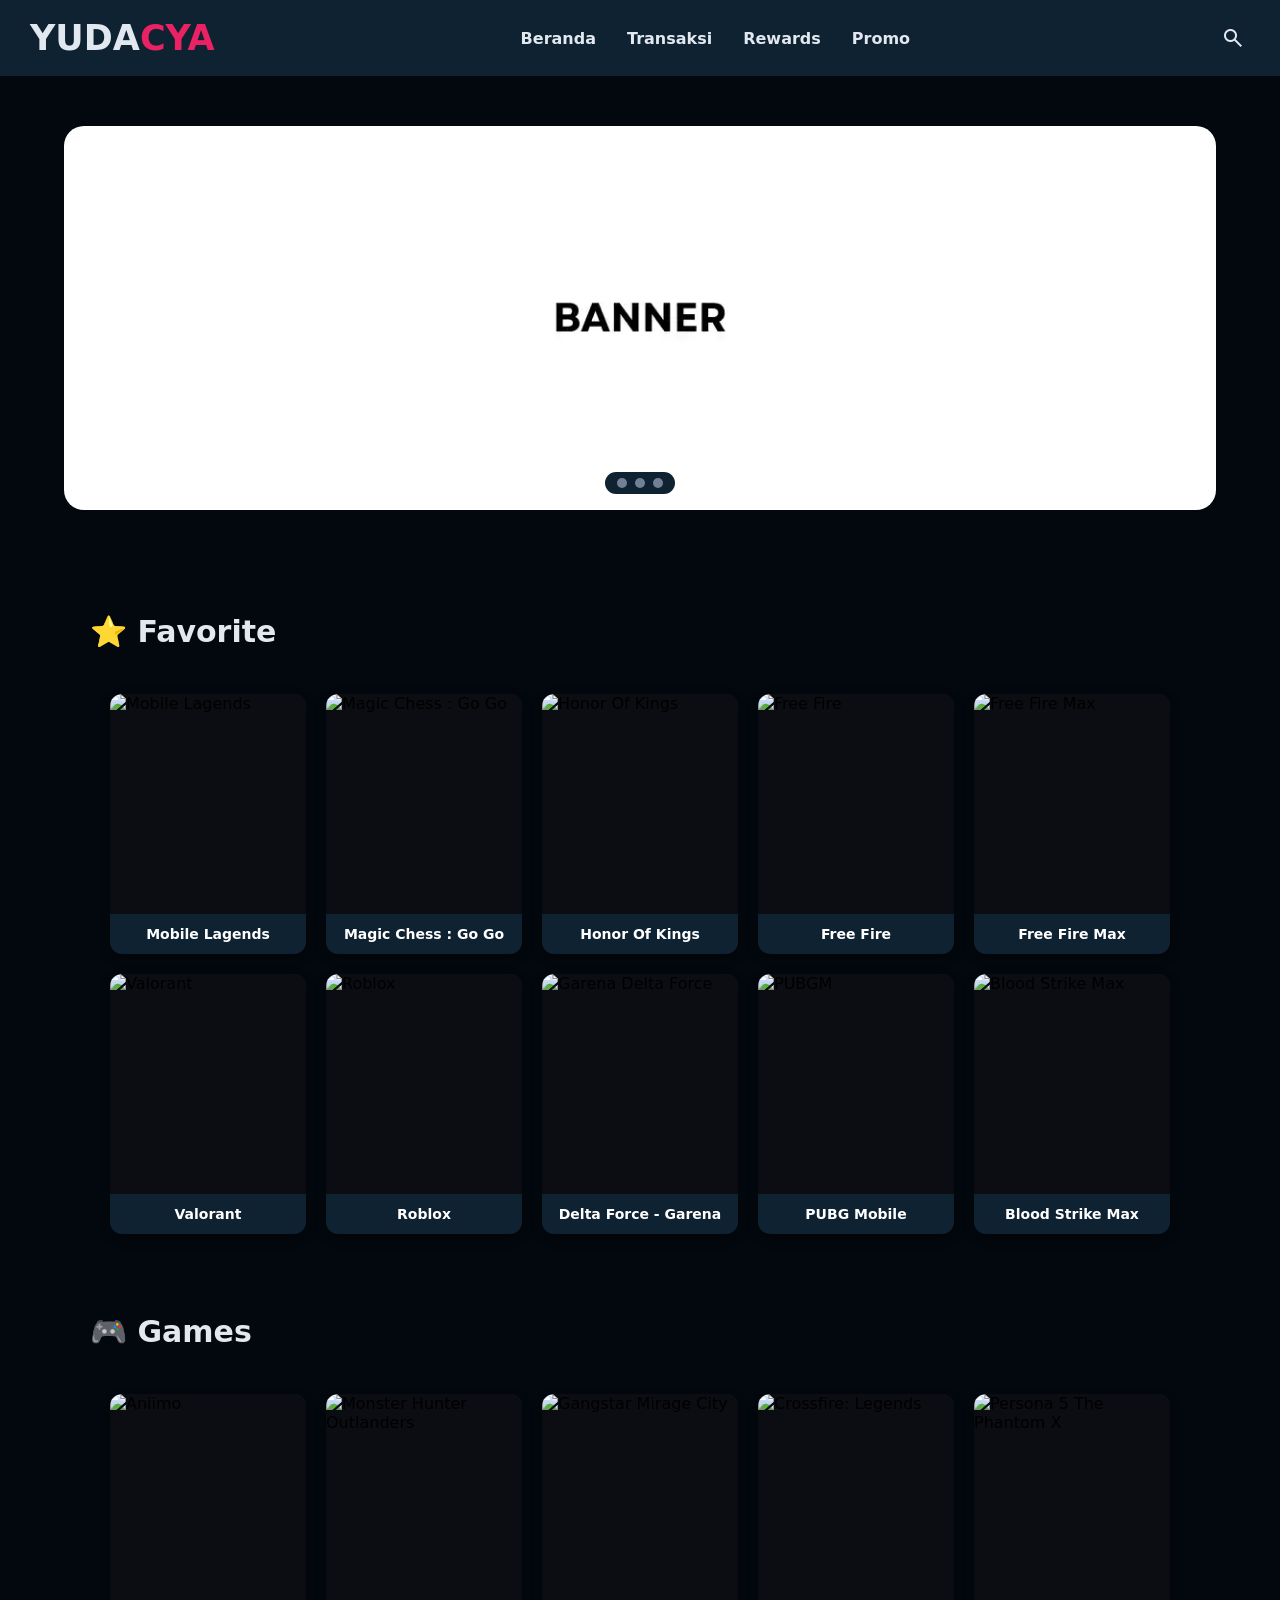
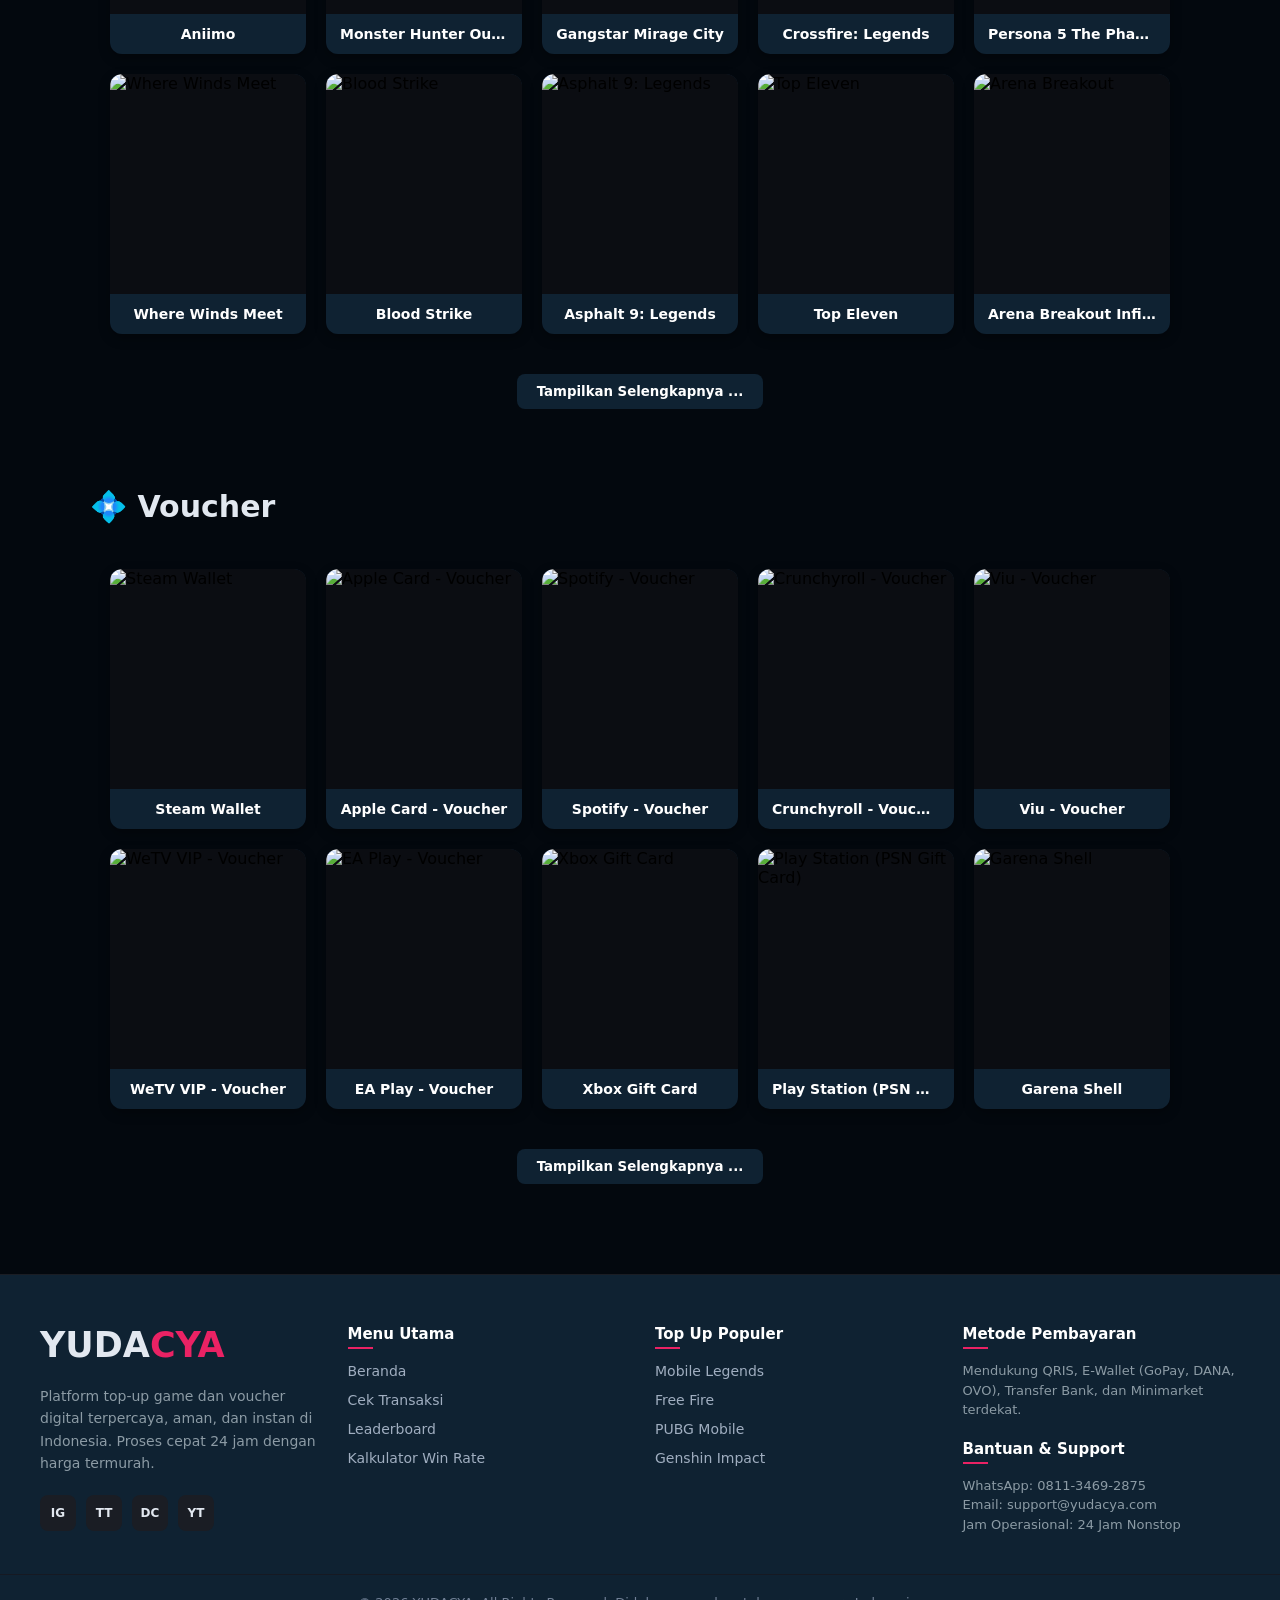
==== index.html @ c8017f21 "Perubahan code header and footer in html & css" ====
<!DOCTYPE html>
<html lang="en">
<head>
    <meta charset="UTF-8">
    <meta name="viewport" content="width=device-width, initial-scale=1.0">
    <link rel="stylesheet" href="https://fonts.googleapis.com/css2?family=Material+Symbols+Outlined:opsz,wght,FILL,GRAD@24,400,1,0&icon_names=star" />
    <link rel="stylesheet" href="https://fonts.googleapis.com/css2?family=Material+Symbols+Outlined:opsz,wght,FILL,GRAD@24,400,0,0&icon_names=search" />
    <link rel="stylesheet" href="style.css" />
    <title>YUDACYA - Toko Top Up</title>
</head>
<body>
    <header>

        <h1 class="main-name-store">YUDA<span class="sub-name-store">CYA</span></h1>

        <nav>
            <ul>
                <li><a href="#" class="link-animasi">Beranda</a></li>
                <li><a href="#" class="link-animasi">Transaksi</a></li>
                <li><a href="#" class="link-animasi">Rewards</a></li>
                <li><a href="#" class="link-animasi">Promo</a></li>
            </ul>
        </nav>
        <span class="material-symbols-outlined search">search</span>
    </header>

    <section class="banner">
        <div class="banner-box">
            <img src="/IMG/Banner/Banner.webp" alt="Banner Promo" class="banner-img">
        </div>

        <div class="progress-container">
            <div class="progress-bar"><div class="progress-fill fill-1"></div></div>
            <div class="progress-bar"><div class="progress-fill fill-2"></div></div>
            <div class="progress-bar"><div class="progress-fill fill-3"></div></div>
        </div>
    </section>

    <main>

        <div class="section-title">⭐ Favorite</div>

        <div class="product-grid">
            <!-- Produk 1 -->
            <div class="card">
                <div class="card-img">
                    <img src="https://www.vygaming.id/_next/image?url=https%3A%2F%2Fclient-cdn.bangjeff.com%2Fvygaming.id%2Fproduct%2Fmobilelegends.webp&amp;w=3840&amp;q=7" alt="Mobile Lagends">
                </div>
                <div class="card-content">
                    <h2 class="name-product">Mobile Lagends</h2>
                </div>
            </div>
            <div class="card">
                <div class="card-img">
                    <img src="https://www.vygaming.id/_next/image?url=https%3A%2F%2Fclient-cdn.bangjeff.com%2Fvygaming.id%2Fproduct%2F2605.jpg&amp;w=3840&amp;q=7" alt="Magic Chess : Go Go">
                </div>
                <div class="card-content">
                    <h2 class="name-product">Magic Chess : Go Go</h2>
                </div>
            </div>
            <div class="card">
                <div class="card-img">
                    <img src="https://www.vygaming.id/_next/image?url=https%3A%2F%2Fclient-cdn.bangjeff.com%2F6493c9fc-f724-463f-9dd8-25ba1880bd5e.webp&amp;w=3840&amp;q=75" alt="Honor Of Kings">
                </div>
                <div class="card-content">
                    <h2 class="name-product">Honor Of Kings</h2>
                </div>
            </div>
            <div class="card">
                <div class="card-img">
                    <img src="https://www.vygaming.id/_next/image?url=https%3A%2F%2Fclient-cdn.bangjeff.com%2Fbc5741ad-f076-40bd-bff7-69b9a0b19f5f.webp&amp;w=3840&amp;q=75" alt="Free Fire">
                </div>
                <div class="card-content">
                    <h2 class="name-product">Free Fire</h2>
                </div>
            </div>
            <div class="card">
                <div class="card-img">
                    <img src="https://www.vygaming.id/_next/image?url=https%3A%2F%2Fclient-cdn.bangjeff.com%2F6f7c6a5f-69f9-4dec-9fae-52d95e9f10f2.webp&amp;w=3840&amp;q=75" alt="Free Fire Max">
                </div>
                <div class="card-content">
                    <h2 class="name-product">Free Fire Max</h2>
                </div>
            </div>
            <div class="card">
                <div class="card-img">
                    <img src="https://www.vygaming.id/_next/image?url=https%3A%2F%2Fclient-cdn.bangjeff.com%2Fcfdf8280-2c31-4395-b7eb-0314d41f1ee5.webp&amp;w=3840&amp;q=75" alt="Valorant">
                </div>
                <div class="card-content">
                    <h2 class="name-product">Valorant</h2>
                </div>
            </div>
            <div class="card">
                <div class="card-img">
                    <img src="https://www.vygaming.id/_next/image?url=https%3A%2F%2Fclient-cdn.bangjeff.com%2Fvygaming.id%2Fproduct%2Fthumbnail%20roblox.webp&amp;w=3840&amp;q=75" alt="Roblox">
                </div>
                <div class="card-content">
                    <h2 class="name-product">Roblox</h2>
                </div>
            </div>
            <div class="card">
                <div class="card-img">
                    <img src="https://www.vygaming.id/_next/image?url=https%3A%2F%2Fclient-cdn.bangjeff.com%2Fvygaming.id%2Fproduct%2FVygamingdeltaforce.webp&amp;w=3840&amp;q=75" alt="Garena Delta Force">
                </div>
                <div class="card-content">
                    <h2 class="name-product">Delta Force - Garena</h2>
                </div>
            </div>
            <div class="card">
                <div class="card-img">
                    <img src="https://www.vygaming.id/_next/image?url=https%3A%2F%2Fclient-cdn.bangjeff.com%2Fe70cd4fc-db16-45dd-89c9-63b65a7cb011.webp&amp;w=3840&amp;q=75" alt="PUBGM">
                </div>
                <div class="card-content">
                    <h2 class="name-product">PUBG Mobile</h2>
                </div>
            </div>
            <div class="card">
                <div class="card-img">
                    <img src="https://www.vygaming.id/_next/image?url=https%3A%2F%2Fclient-cdn.bangjeff.com%2Fvygaming.id%2Fproduct%2FBSM.webp&amp;w=3840&amp;q=75" alt="Blood Strike Max">
                </div>
                <div class="card-content">
                    <h2 class="name-product">Blood Strike Max</h2>
                </div>
            </div>
        </div>
    </main>

    <main>
        <div class="section-title">🎮 Games</div>

        <div class="product-grid">
            <!-- Produk 1 -->
            <div class="card">
                <div class="card-img">
                    <img src="https://www.vygaming.id/_next/image?url=https%3A%2F%2Fclient-cdn.bangjeff.com%2Fvygaming.id%2Fproduct%2Fanimo-t.webp&amp;w=3840&amp;q=75" alt="Aniimo">
                </div>
                <div class="card-content">
                    <h2 class="name-product">Aniimo</h2>
                </div>
            </div>

            <div class="card">
                <div class="card-img">
                    <img src="https://www.vygaming.id/_next/image?url=https%3A%2F%2Fclient-cdn.bangjeff.com%2Fvygaming.id%2Fproduct%2Fmonsterhunter-t.webp&amp;w=3840&amp;q=75" alt="Monster Hunter Outlanders">
                </div>
                <div class="card-content">
                    <h2 class="name-product">Monster Hunter Outlanders</h2>
                </div>
            </div>

            <div class="card">
                <div class="card-img">
                    <img src="https://www.vygaming.id/_next/image?url=https%3A%2F%2Fclient-cdn.bangjeff.com%2Fvygaming.id%2Fproduct%2Fgangstarmiragecity-t.webp&amp;w=3840&amp;q=75" alt="Gangstar Mirage City">
                </div>
                <div class="card-content">
                    <h2 class="name-product">Gangstar Mirage City</h2>
                </div>
            </div>

            <div class="card">
                <div class="card-img">
                    <img src="https://www.vygaming.id/_next/image?url=https%3A%2F%2Fclient-cdn.bangjeff.com%2Fvygaming.id%2Fproduct%2FCL1.webp&amp;w=3840&amp;q=75" alt="Crossfire: Legends">
                </div>
                <div class="card-content">
                    <h2 class="name-product">Crossfire: Legends</h2>
                </div>
            </div>

            <div class="card">
                <div class="card-img">
                    <img src="https://www.vygaming.id/_next/image?url=https%3A%2F%2Fclient-cdn.bangjeff.com%2Fvygaming.id%2Fproduct%2Fthumbnail%20p5X.webp&amp;w=3840&amp;q=75" alt="Persona 5 The Phantom X">
                </div>
                <div class="card-content">
                    <h2 class="name-product">Persona 5 The Phantom X</h2>
                </div>
            </div>

            <div class="card">
                <div class="card-img">
                    <img src="https://www.vygaming.id/_next/image?url=https%3A%2F%2Fclient-cdn.bangjeff.com%2Fvygaming.id%2Fproduct%2FWWMt.webp&amp;w=3840&amp;q=75" alt="Where Winds Meet">
                </div>
                <div class="card-content">
                    <h2 class="name-product">Where Winds Meet</h2>
                </div>
            </div>

            <div class="card">
                <div class="card-img">
                    <img src="https://www.vygaming.id/_next/image?url=https%3A%2F%2Fclient-cdn.bangjeff.com%2Fvygaming.id%2Fproduct%2FThumb%20BloodStrike%20.webp&amp;w=3840&amp;q=75" alt="Blood Strike">
                </div>
                <div class="card-content">
                    <h2 class="name-product">Blood Strike</h2>
                </div>
            </div>

            <div class="card">
                <div class="card-img">
                    <img src="https://www.vygaming.id/_next/image?url=https%3A%2F%2Fclient-cdn.bangjeff.com%2Fvygaming.id%2Fproduct%2Fasphalt.png&amp;w=3840&amp;q=75" alt="Asphalt 9: Legends">
                </div>
                <div class="card-content">
                    <h2 class="name-product">Asphalt 9: Legends</h2>
                </div>
            </div>

            <div class="card">
                <div class="card-img">
                    <img src="https://www.vygaming.id/_next/image?url=https%3A%2F%2Fclient-cdn.bangjeff.com%2Fvygaming.id%2Fproduct%2FThumbnail-%20(4).png&amp;w=3840&amp;q=75" alt="Top Eleven">
                </div>
                <div class="card-content">
                    <h2 class="name-product">Top Eleven</h2>
                </div>
            </div>

            <div class="card">
                <div class="card-img">
                    <img src="https://www.vygaming.id/_next/image?url=https%3A%2F%2Fclient-cdn.bangjeff.com%2Fvygaming.id%2Fproduct%2FArenabreakoutinfinitevygaming.webp&amp;w=3840&amp;q=75" alt="Arena Breakout">
                </div>
                <div class="card-content">
                    <h2 class="name-product">Arena Breakout Infinite</h2>
                </div>
            </div>
        </div>
        <div class="button-wrapper">
            <button class="btn-selengkapnya">Tampilkan Selengkapnya ...</button>
        </div>
    </main>

    <main>
        <div class="section-title">💠 Voucher</div>

        <div class="product-grid">
            <!-- Produk 1 -->
            <div class="card">
                <div class="card-img">
                    <img src="https://www.vygaming.id/_next/image?url=https%3A%2F%2Fclient-cdn.bangjeff.com%2F931079c1-8c4e-4a7c-ab82-dfdb7965b075.webp&amp;w=3840&amp;q=75" alt="Steam Wallet">
                </div>
                <div class="card-content">
                    <h2 class="name-product">Steam Wallet</h2>
                </div>
            </div>

            <div class="card">
                <div class="card-img">
                    <img src="https://www.vygaming.id/_next/image?url=https%3A%2F%2Fclient-cdn.bangjeff.com%2Fvygaming.id%2Fproduct%2Fapplecard-t.webp&amp;w=3840&amp;q=75" alt="Apple Card - Voucher">
                </div>
                <div class="card-content">
                    <h2 class="name-product">Apple Card - Voucher</h2>
                </div>
            </div>

            <div class="card">
                <div class="card-img">
                    <img src="https://www.vygaming.id/_next/image?url=https%3A%2F%2Fclient-cdn.bangjeff.com%2Fvygaming.id%2Fproduct%2Fspotify%20thumbter.webp&amp;w=3840&amp;q=75" alt="Spotify - Voucher">
                </div>
                <div class="card-content">
                    <h2 class="name-product">Spotify - Voucher</h2>
                </div>
            </div>

            <div class="card">
                <div class="card-img">
                    <img src="https://www.vygaming.id/_next/image?url=https%3A%2F%2Fclient-cdn.bangjeff.com%2Fvygaming.id%2Fproduct%2FDesaintanpajudul3-ezgif.com-png-to-webp-converter.webp&amp;w=3840&amp;q=75" alt="Crunchyroll - Voucher">
                </div>
                <div class="card-content">
                    <h2 class="name-product">Crunchyroll - Voucher</h2>
                </div>
            </div>

            <div class="card">
                <div class="card-img">
                    <img src="https://www.vygaming.id/_next/image?url=https%3A%2F%2Fclient-cdn.bangjeff.com%2Fvygaming.id%2Fproduct%2Fthumb%20viu.webp&amp;w=3840&amp;q=75" alt="Viu - Voucher">
                </div>
                <div class="card-content">
                    <h2 class="name-product">Viu - Voucher</h2>
                </div>
            </div>

            <div class="card">
                <div class="card-img">
                    <img src="https://www.vygaming.id/_next/image?url=https%3A%2F%2Fclient-cdn.bangjeff.com%2Fvygaming.id%2Fproduct%2Fezgif-3-30474c0a39.webp&amp;w=3840&amp;q=75" alt="WeTV VIP - Voucher">
                </div>
                <div class="card-content">
                    <h2 class="name-product">WeTV VIP - Voucher</h2>
                </div>
            </div>

            <div class="card">
                <div class="card-img">
                    <img src="https://www.vygaming.id/_next/image?url=https%3A%2F%2Fclient-cdn.bangjeff.com%2Fvygaming.id%2Fproduct%2Fezgif-3-aef3b449cd.webp&amp;w=3840&amp;q=75" alt="EA Play - Voucher">
                </div>
                <div class="card-content">
                    <h2 class="name-product">EA Play - Voucher</h2>
                </div>
            </div>

            <div class="card">
                <div class="card-img">
                    <img src="https://www.vygaming.id/_next/image?url=https%3A%2F%2Fcdn.bangjeff.com%2Fffa90df7-3181-4677-b310-b265fa3eea87.webp&amp;w=3840&amp;q=75" alt="Xbox Gift Card">
                </div>
                <div class="card-content">
                    <h2 class="name-product">Xbox Gift Card</h2>
                </div>
            </div>

            <div class="card">
                <div class="card-img">
                    <img src="https://www.vygaming.id/_next/image?url=https%3A%2F%2Fcdn.bangjeff.com%2Fa7f40e94-cea2-4f5f-8d07-c3ce5064f2e0.webp&amp;w=3840&amp;q=75" alt="Play Station (PSN Gift Card)">
                </div>
                <div class="card-content">
                    <h2 class="name-product">Play Station (PSN Gift Card)</h2>
                </div>
            </div>

            <div class="card">
                <div class="card-img">
                    <img src="https://www.vygaming.id/_next/image?url=https%3A%2F%2Fcdn.bangjeff.com%2F076fb25e-d8d0-49e5-8610-00b7ed151118.webp&amp;w=3840&amp;q=75" alt="Garena Shell">
                </div>
                <div class="card-content">
                    <h2 class="name-product">Garena Shell</h2>
                </div>
            </div>

        </div>
        <div class="button-wrapper">
            <button class="btn-selengkapnya">Tampilkan Selengkapnya ...</button>
        </div>
    </main>
    
    <footer class="site-footer">
        <div class="footer-container">
            
            <!-- Kolom 1: Brand & Tentang Toko -->
            <div class="footer-col">

                <h1 class="main-name-store footer-namestore">YUDA<span class="sub-name-store">CYA</span></h1>

                <p class="footer-desc">
                    Platform top-up game dan voucher digital terpercaya, aman, dan instan di Indonesia. Proses cepat 24 jam dengan harga termurah.
                </p>
                <div class="social-links">
                    <a href="#" aria-label="Instagram">IG</a>
                    <a href="#" aria-label="TikTok">TT</a>
                    <a href="#" aria-label="Discord">DC</a>
                    <a href="#" aria-label="YouTube">YT</a>
                </div>
            </div>

            <!-- Kolom 2: Menu Navigasi -->
            <div class="footer-col">
                <h4 class="footer-title">Menu Utama</h4>
                <ul class="footer-links">
                    <li><a href="#">Beranda</a></li>
                    <li><a href="#">Cek Transaksi</a></li>
                    <li><a href="#">Leaderboard</a></li>
                    <li><a href="#">Kalkulator Win Rate</a></li>
                </ul>
            </div>

            <!-- Kolom 3: Game Populer -->
            <div class="footer-col">
                <h4 class="footer-title">Top Up Populer</h4>
                <ul class="footer-links">
                    <li><a href="#">Mobile Legends</a></li>
                    <li><a href="#">Free Fire</a></li>
                    <li><a href="#">PUBG Mobile</a></li>
                    <li><a href="#">Genshin Impact</a></li>
                </ul>
            </div>

            <!-- Kolom 4: Pembayaran & Layanan Pelanggan -->
            <div class="footer-col">
                <h4 class="footer-title">Metode Pembayaran</h4>
                <p class="footer-text">Mendukung QRIS, E-Wallet (GoPay, DANA, OVO), Transfer Bank, dan Minimarket terdekat.</p>
                
                <h4 class="footer-title mt-20">Bantuan & Support</h4>
                <p class="footer-text">
                    WhatsApp: 0811-3469-2875<br>
                    Email: support@yudacya.com<br>
                    Jam Operasional: 24 Jam Nonstop
                </p>
            </div>

        </div>

        <!-- Copyright Bar -->
        <div class="footer-bottom">
            <p>&copy; 2026 YUDACYA. All Rights Reserved. Didukung penuh untuk para gamers Indonesia.</p>
        </div>
    </footer>
    
</body>
</html>
---- style.css ----
:root {
    /* 3f51b5 */
    --bg-primary: #03080e;
    --bg-surface: #0F2232;
    --color-accent: #EA2264;
    --text-main: #E2E8F0;
    --text-muted: #718096;
    --color-secondary: #0EA5E9;
    --border-color: rgba(255, 255, 255, 0.08);
}

* {
    font-family: system-ui, -apple-system, BlinkMacSystemFont, 'Segoe UI', Roboto, Oxygen, Ubuntu, Cantarell, 'Open Sans', 'Helvetica Neue', sans-serif;
    padding: 0;
    margin: 0;
}
body {
    background-color: var(--bg-primary);
}
/* Header Start */
header {
    background-color: var(--bg-surface);
    padding: 18px 30px;
    display: flex;
    flex-wrap: wrap;
    justify-content: space-between;
    align-items: center;
    text-align: center;
}

.main-name-store {
    font-size: 35px;
    font-weight: 800;
    color: var(--text-main);
}
.main-name-store .sub-name-store {
    color: var(--color-accent);
}

nav ul {
    list-style: none;
    display: flex;
    gap: 25px;
}
nav ul li a {
    position: relative;
    color: var(--text-main);
    text-decoration: none;
    padding: 1px 3px;
    font-weight: 600;
}
.link-animasi::after {
    content: '';
    position: absolute;
    width: 0;
    height: 3px;
    bottom: -4px;
    left: 50%;
    background-color: var(--color-accent);
    transition: all 0.2s ease;
    transform: translateX(-50%);
    transition: width 0.3s ease;
}

.link-animasi:hover::after {
    width: 100%;
}
.search {
    cursor: pointer;
    color: var(--text-main);
    border-radius: 100%;
    padding: 5px;
}
.search:hover {
    border: 1px;
    border-radius: 100%;
    background-color: var(--text-muted);
    transition: 0.2s ease;
}
/* Header End */

/* Banner Start */
.banner {
    position: relative;
    /* background-color: #EA2264; */
    padding: 50px 0;
    text-align: center;
}
.banner .banner-img {
    width: 90%;
    border-radius: 20px;
}

.progress-container {
    position: absolute;
    bottom: 70px;
    left: 50%;
    transform: translateX(-50%);
    display: flex;
    align-items: center;
    gap: 8px;
    background: var(--bg-surface);
    padding: 6px 12px;
    border-radius: 20px;
    z-index: 10;
}
.progress-bar {
    width: 10px;
    height: 10px;
    border-radius: 50%;
    background-color: var(--text-muted);
    overflow: hidden;
    position: relative;
}
.progress-fill {
    width: 100%;
    height: 100%;
    background-color: var(--color-accent);
    border-radius: 50%;
    opacity: 0;
    transition: opacity 0.3s ease;
}
.fill-1 {
    animation: dotActive1 15s linear infinite;
}
@keyframes dotActive1 {
    0%, 28.6% { opacity: 1; }
    33.3%, 100% { opacity: 0; }
}

.fill-2 {
    animation: dotActive2 15s linear infinite;
}
@keyframes dotActive2 {
    0%, 28.6% { opacity: 0; }
    33.3%, 61.9% { opacity: 1; }
    66.6%, 100% { opacity: 0; }
}

.fill-3 {
    animation: dotActive3 15s linear infinite;
}
@keyframes dotActive3 {
    0%, 61.9% { opacity: 0; }
    66.6%, 95.2% { opacity: 1; }
    100% { opacity: 0; }
}
/* Banner End */

/* Main Start */
main {
    max-width: 1100px;
    margin: 40px auto;
    padding: 10px 20px;
    /* background-color: #EA2264; */
}

.section-title {
    margin-bottom: 25px;
    display: flex;
    align-items: center;
    color: var(--text-main);
    font-weight: bold;
    font-size: 30px;
}

.product-grid {
    display: grid;
    grid-template-columns: repeat(auto-fill, minmax(180px, 1fr));
    gap: 20px;
    padding: 20px;
}
.card {
    background-color: var(--bg-surface);
    border-radius: 12px;
    overflow: hidden;
    box-shadow: 0 4px 12px rgba(0, 0, 0, 0.3);
    transition: transform 0.2s ease, box-shadow 0.2s ease;
    cursor: pointer;
}
.card:hover {
    transform: translateY(-4px);
    box-shadow: 0 6px 16px rgba(0, 0, 0, 0.5);
}
.card-img {
    width: 100%;
    height: 220px;
    overflow: hidden;
    background-color: #0b0d12;
}
.card-img img {
    width: 100%;
    height: 100%;
    object-fit: cover;
    object-position: center;
    display: block;
    transition: transform 0.3s ease;
}
.card-content {
    padding: 12px 14px;
}
.name-product {
    text-align: center;
    font-size: 14px;
    font-weight: 600;
    color: #ffffff;
    margin: 0;
    white-space: nowrap;
    overflow: hidden;          
    text-overflow: ellipsis;
}
.button-wrapper {
    display: flex;
    justify-content: center;
    align-items: center;
    margin: 20px 0;
}

.btn-selengkapnya {
    padding: 10px 20px;
    background-color: var(--bg-surface);
    color: white;
    border: none;
    border-radius: 8px;
    cursor: pointer;
    font-weight: bold;
}
.btn-selengkapnya:hover {
    transform: translateY(-2px);
    box-shadow: 0 6px 16px rgba(0, 0, 0, 0.5);
}
/* Main End */

/* Footer Start */

.site-footer {
    background-color: var(--bg-surface);
    color: var(--text-main);
    font-family: sans-serif;
    border-top: 1px solid #1a1d24;
    padding-top: 50px;
    margin-top: 60px;
}

.footer-container {
    max-width: 1200px;
    margin: 0 auto;
    display: grid;
    grid-template-columns: repeat(auto-fit, minmax(240px, 1fr));
    gap: 30px;
    padding: 0 20px 40px 20px;
}

.footer-namestore {
    margin-bottom: 20px;
}

.footer-namestore .main-name-store,
.footer-namestore .sub-name-store {
    line-height: 1;
    margin: 0;
}

.footer-namestore .main-name-store {
    color: var(--text-main);
    font-weight: 800;
}

.footer-namestore .sub-name-store {
    color: var(--color-accent);
    font-weight: 800;
}   

.footer-desc {
    font-size: 14px;
    line-height: 1.6;
    margin-bottom: 20px;
    color: #8c9ba5;
}


.footer-title {
    color: #ffffff;
    font-size: 15px;
    font-weight: 600;
    margin-bottom: 18px;
    position: relative;
}

.footer-title::after {
    content: '';
    position: absolute;
    left: 0;
    bottom: -6px;
    width: 25px;
    height: 2px;
    background-color: var(--color-accent);
}


.footer-links {
    list-style: none;
    padding: 0;
    margin: 0;
}

.footer-links li {
    margin-bottom: 10px;
}

.footer-links a {
    color: #a0aec0;
    text-decoration: none;
    font-size: 14px;
    transition: color 0.2s ease, padding-left 0.2s ease;
}

.footer-links a:hover {
    color: var(--color-accent);
    padding-left: 5px;
}

.footer-text {
    font-size: 13px;
    line-height: 1.5;
    color: #8c9ba5;
}

.mt-20 {
    margin-top: 20px;
}

.social-links {
    display: flex;
    gap: 10px;
}

.social-links a {
    display: flex;
    align-items: center;
    justify-content: center;
    width: 36px;
    height: 36px;
    background-color: #1a1d24;
    color: var(--text-main);
    border-radius: 8px;
    text-decoration: none;
    font-size: 12px;
    font-weight: bold;
    transition: background-color 0.2s, transform 0.2s;
}

.social-links a:hover {
    background-color: var(--color-accent);
    color: var(--bg-primary);
    transform: translateY(-3px);
}

.footer-bottom {
    background-color: var(--bg-surface);
    padding: 20px 0;
    text-align: center;
    border-top: 1px solid #161922;
    font-size: 13px;
    color: var(--text-muted);
}
/* Footer End */

/* Responsif Desain Start */

/* 1. Tablet & Layar Menengah (Maksimal 992px) */
@media screen and (max-width: 992px) {
    header {
        padding: 15px 20px;
    }
    
    nav ul {
        gap: 15px;
    }

    .banner {
        padding: 30px 0;
    }

    .banner .banner-img {
        height: auto;
    }

    main {
        max-width: 100%;
        margin: 20px auto;
        padding: 10px 15px;
    }

    .section-title {
        font-size: 25px;
        margin-bottom: 18px;
    }

    .product-grid {
        grid-template-columns: repeat(4, 1fr);
        gap: 12px;
        padding: 10px;
    }

}

/* 2. Handphone / Smartphone (Maksimal 768px) */
@media screen and (max-width: 768px) {

    header {
        flex-direction: column;
        gap: 15px;
        padding: 15px;
        text-align: center;
    }

    nav ul {
        flex-wrap: wrap;
        justify-content: center;
        gap: 12px;
    }

    nav ul li a {
        font-size: 14px;
    }

    .search {
        display: none;
    }


    .banner {
        padding: 20px 10px;
    }

    .banner .banner-img {
        width: 100%;
        border-radius: 12px;
    }

    .progress-container {
        bottom: 30px;
        padding: 4px 10px;
    }

    .product-grid {
        grid-template-columns: repeat(4, 1fr);
        gap: 12px;
        padding: 10px 0;
    }

    .card-img {
        height: 160px;
    }

    .name-product {
        font-size: 12px;
    }

    .footer-container {
        grid-template-columns: 1fr;
        gap: 25px;
        padding: 0 15px 30px 15px;
    }

    .site-footer {
        padding-top: 35px;
    }
}

@media screen and (max-width: 480px) {
    .namestore .main-name-store {
        font-size: 22px;
    }

    .namestore .sub-name-store {
        font-size: 20px;
    }

    .product-grid {
    grid-template-columns: repeat(2, 1fr); 
    gap: 20px;
    padding: 20px;
    }

    .card-img {
        height: 140px;
    }
}
/* Responsif Desain End */
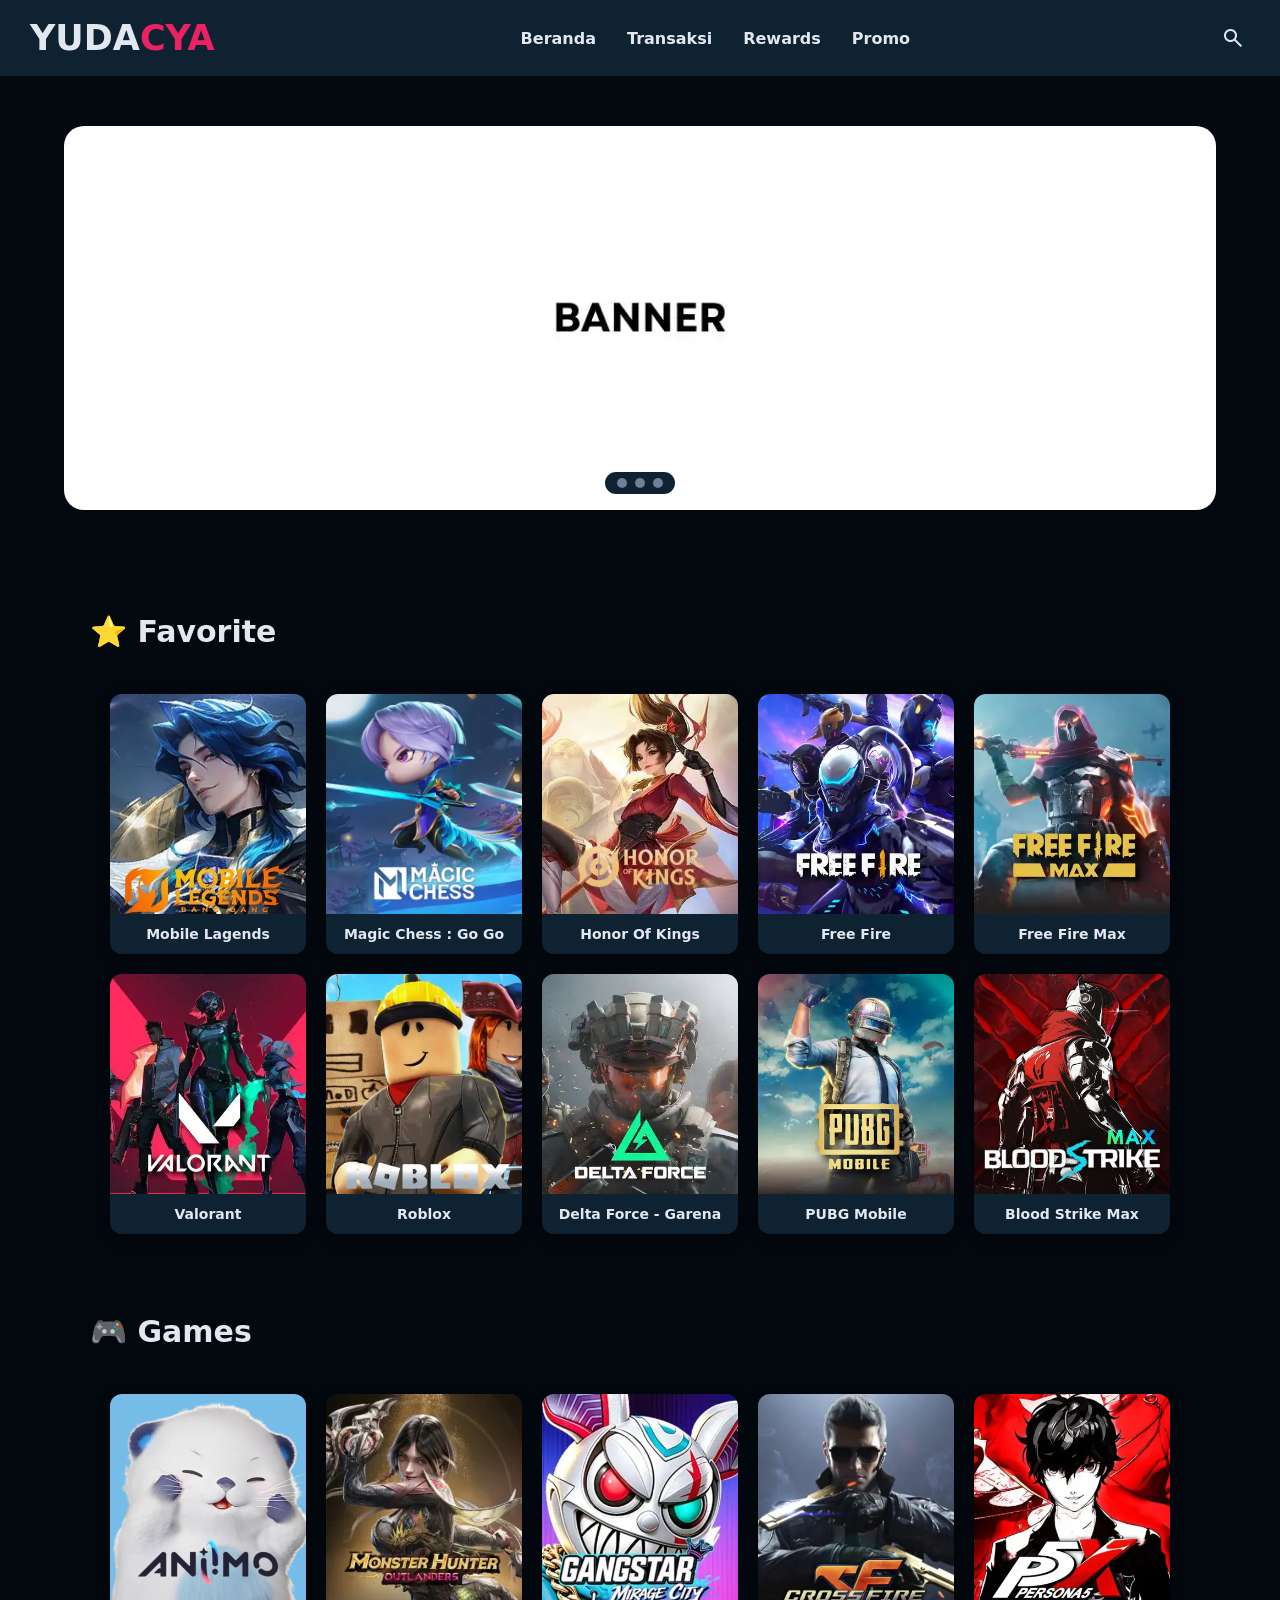
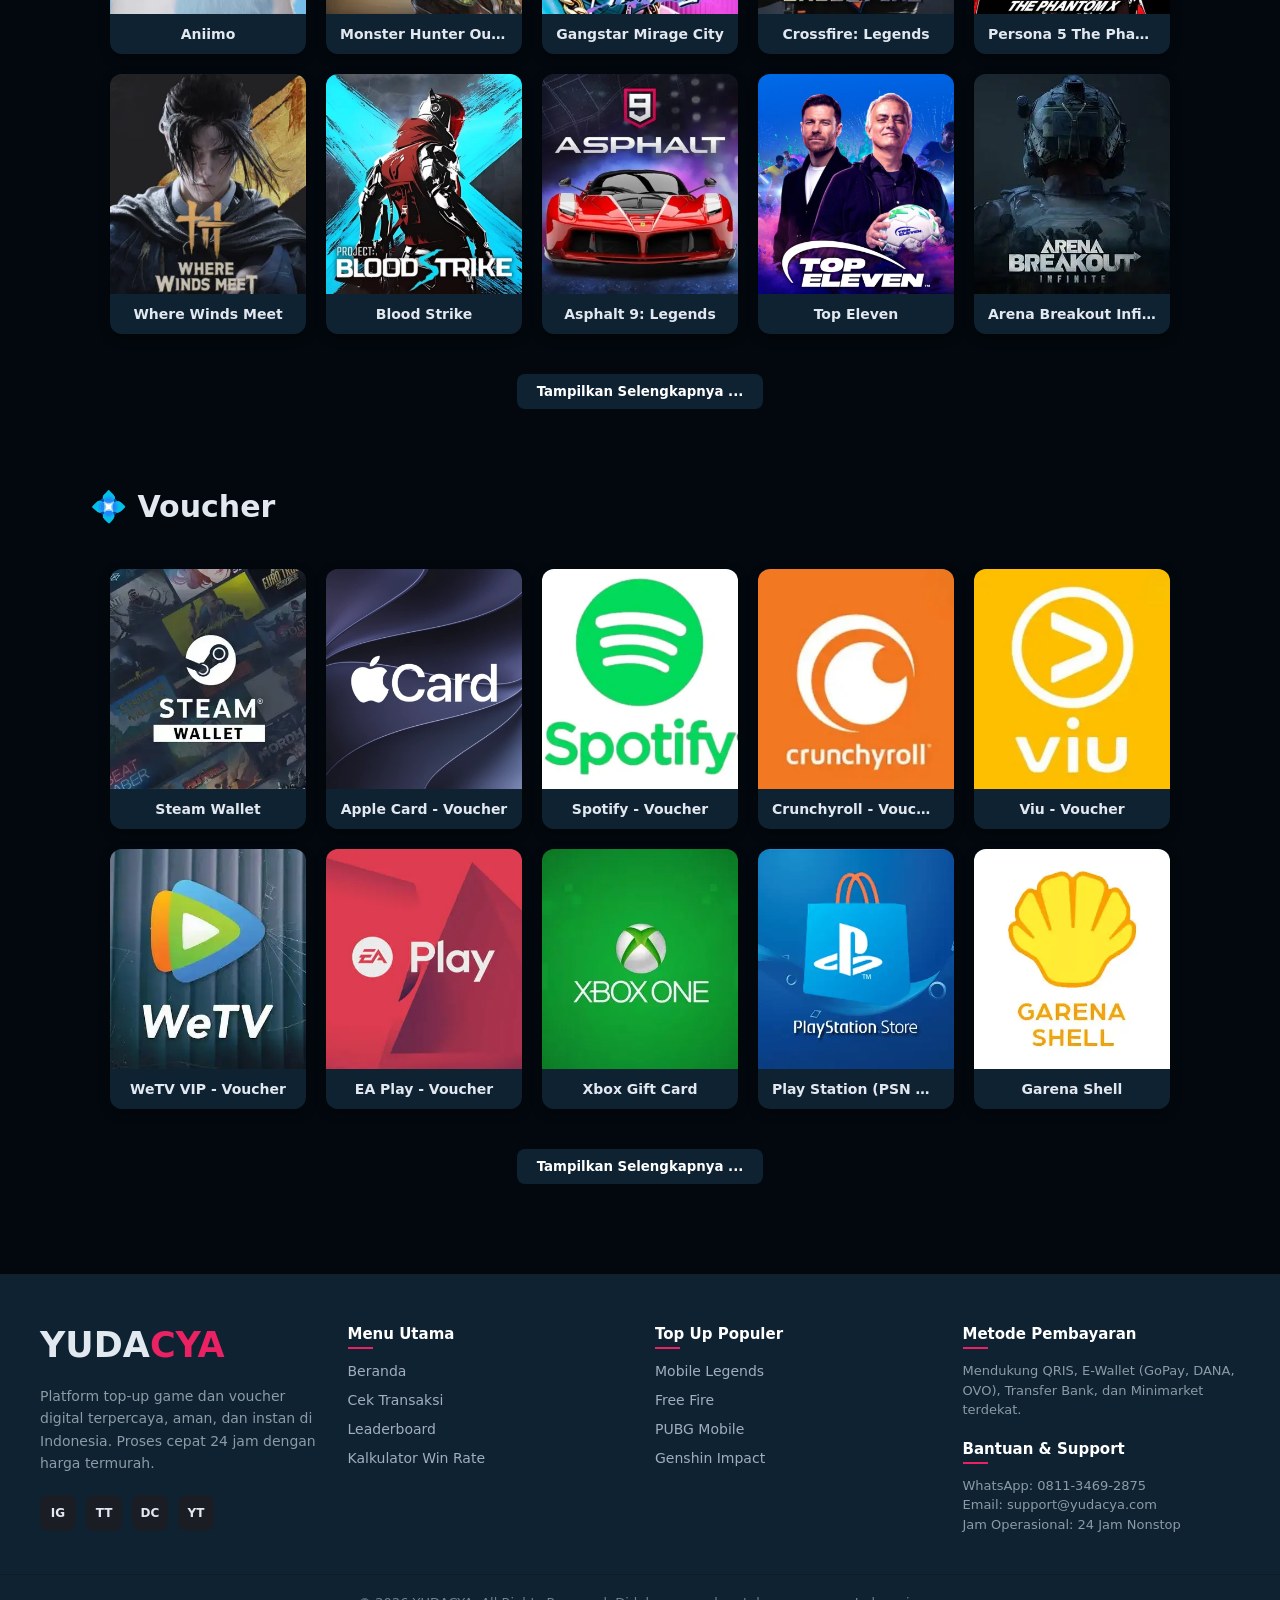
==== commit c3967c84: "Membuat fitur detailproduk (tahap-1)" ====
--- a/index.html
+++ b/index.html
@@ -44,7 +44,7 @@
             <!-- Produk 1 -->
             <div class="card">
                 <div class="card-img">
-                    <img src="https://www.vygaming.id/_next/image?url=https%3A%2F%2Fclient-cdn.bangjeff.com%2Fvygaming.id%2Fproduct%2Fmobilelegends.webp&amp;w=3840&amp;q=7" alt="Mobile Lagends">
+                    <img src="IMG/Asset/mobilelegends.webp" alt="Mobile Lagends">
                 </div>
                 <div class="card-content">
                     <h2 class="name-product">Mobile Lagends</h2>
@@ -52,7 +52,7 @@
             </div>
             <div class="card">
                 <div class="card-img">
-                    <img src="https://www.vygaming.id/_next/image?url=https%3A%2F%2Fclient-cdn.bangjeff.com%2Fvygaming.id%2Fproduct%2F2605.jpg&amp;w=3840&amp;q=7" alt="Magic Chess : Go Go">
+                    <img src="IMG/Asset/MCGG.webp" alt="Magic Chess : Go Go">
                 </div>
                 <div class="card-content">
                     <h2 class="name-product">Magic Chess : Go Go</h2>
@@ -60,7 +60,7 @@
             </div>
             <div class="card">
                 <div class="card-img">
-                    <img src="https://www.vygaming.id/_next/image?url=https%3A%2F%2Fclient-cdn.bangjeff.com%2F6493c9fc-f724-463f-9dd8-25ba1880bd5e.webp&amp;w=3840&amp;q=75" alt="Honor Of Kings">
+                    <img src="IMG/Asset/HOK.webp" alt="Honor Of Kings">
                 </div>
                 <div class="card-content">
                     <h2 class="name-product">Honor Of Kings</h2>
@@ -68,7 +68,7 @@
             </div>
             <div class="card">
                 <div class="card-img">
-                    <img src="https://www.vygaming.id/_next/image?url=https%3A%2F%2Fclient-cdn.bangjeff.com%2Fbc5741ad-f076-40bd-bff7-69b9a0b19f5f.webp&amp;w=3840&amp;q=75" alt="Free Fire">
+                    <img src="IMG/Asset/FreeFire.webp" alt="Free Fire">
                 </div>
                 <div class="card-content">
                     <h2 class="name-product">Free Fire</h2>
@@ -76,15 +76,15 @@
             </div>
             <div class="card">
                 <div class="card-img">
-                    <img src="https://www.vygaming.id/_next/image?url=https%3A%2F%2Fclient-cdn.bangjeff.com%2F6f7c6a5f-69f9-4dec-9fae-52d95e9f10f2.webp&amp;w=3840&amp;q=75" alt="Free Fire Max">
+                    <img src="IMG/Asset/FreeFireMax.webp" alt="Free Fire Max">
                 </div>
                 <div class="card-content">
                     <h2 class="name-product">Free Fire Max</h2>
                 </div>
             </div>
-            <div class="card">
-                <div class="card-img">
-                    <img src="https://www.vygaming.id/_next/image?url=https%3A%2F%2Fclient-cdn.bangjeff.com%2Fcfdf8280-2c31-4395-b7eb-0314d41f1ee5.webp&amp;w=3840&amp;q=75" alt="Valorant">
+            <div class="card" data-link="Page/detailproduk.html?game=valorant">
+                <div class="card-img">
+                    <img src="IMG/Asset/Valorant.webp" alt="Valorant">
                 </div>
                 <div class="card-content">
                     <h2 class="name-product">Valorant</h2>
@@ -92,7 +92,7 @@
             </div>
             <div class="card">
                 <div class="card-img">
-                    <img src="https://www.vygaming.id/_next/image?url=https%3A%2F%2Fclient-cdn.bangjeff.com%2Fvygaming.id%2Fproduct%2Fthumbnail%20roblox.webp&amp;w=3840&amp;q=75" alt="Roblox">
+                    <img src="IMG/Asset/ROBLOX.webp" alt="Roblox">
                 </div>
                 <div class="card-content">
                     <h2 class="name-product">Roblox</h2>
@@ -100,7 +100,7 @@
             </div>
             <div class="card">
                 <div class="card-img">
-                    <img src="https://www.vygaming.id/_next/image?url=https%3A%2F%2Fclient-cdn.bangjeff.com%2Fvygaming.id%2Fproduct%2FVygamingdeltaforce.webp&amp;w=3840&amp;q=75" alt="Garena Delta Force">
+                    <img src="IMG/Asset/Deltaforce.webp" alt="Garena Delta Force">
                 </div>
                 <div class="card-content">
                     <h2 class="name-product">Delta Force - Garena</h2>
@@ -108,7 +108,7 @@
             </div>
             <div class="card">
                 <div class="card-img">
-                    <img src="https://www.vygaming.id/_next/image?url=https%3A%2F%2Fclient-cdn.bangjeff.com%2Fe70cd4fc-db16-45dd-89c9-63b65a7cb011.webp&amp;w=3840&amp;q=75" alt="PUBGM">
+                    <img src="IMG/Asset/PUBGM.webp" alt="PUBGM">
                 </div>
                 <div class="card-content">
                     <h2 class="name-product">PUBG Mobile</h2>
@@ -116,7 +116,7 @@
             </div>
             <div class="card">
                 <div class="card-img">
-                    <img src="https://www.vygaming.id/_next/image?url=https%3A%2F%2Fclient-cdn.bangjeff.com%2Fvygaming.id%2Fproduct%2FBSM.webp&amp;w=3840&amp;q=75" alt="Blood Strike Max">
+                    <img src="IMG/Asset/BSM.webp" alt="Blood Strike Max">
                 </div>
                 <div class="card-content">
                     <h2 class="name-product">Blood Strike Max</h2>
@@ -132,7 +132,7 @@
             <!-- Produk 1 -->
             <div class="card">
                 <div class="card-img">
-                    <img src="https://www.vygaming.id/_next/image?url=https%3A%2F%2Fclient-cdn.bangjeff.com%2Fvygaming.id%2Fproduct%2Fanimo-t.webp&amp;w=3840&amp;q=75" alt="Aniimo">
+                    <img src="IMG/Asset/animo.webp" alt="Aniimo">
                 </div>
                 <div class="card-content">
                     <h2 class="name-product">Aniimo</h2>
@@ -141,7 +141,7 @@
 
             <div class="card">
                 <div class="card-img">
-                    <img src="https://www.vygaming.id/_next/image?url=https%3A%2F%2Fclient-cdn.bangjeff.com%2Fvygaming.id%2Fproduct%2Fmonsterhunter-t.webp&amp;w=3840&amp;q=75" alt="Monster Hunter Outlanders">
+                    <img src="IMG/Asset/monsterhunteroutland.webp" alt="Monster Hunter Outlanders">
                 </div>
                 <div class="card-content">
                     <h2 class="name-product">Monster Hunter Outlanders</h2>
@@ -150,7 +150,7 @@
 
             <div class="card">
                 <div class="card-img">
-                    <img src="https://www.vygaming.id/_next/image?url=https%3A%2F%2Fclient-cdn.bangjeff.com%2Fvygaming.id%2Fproduct%2Fgangstarmiragecity-t.webp&amp;w=3840&amp;q=75" alt="Gangstar Mirage City">
+                    <img src="IMG/Asset/gangstarmiragecity.webp" alt="Gangstar Mirage City">
                 </div>
                 <div class="card-content">
                     <h2 class="name-product">Gangstar Mirage City</h2>
@@ -159,7 +159,7 @@
 
             <div class="card">
                 <div class="card-img">
-                    <img src="https://www.vygaming.id/_next/image?url=https%3A%2F%2Fclient-cdn.bangjeff.com%2Fvygaming.id%2Fproduct%2FCL1.webp&amp;w=3840&amp;q=75" alt="Crossfire: Legends">
+                    <img src="IMG/Asset/CrossFireLagend.webp" alt="Crossfire: Legends">
                 </div>
                 <div class="card-content">
                     <h2 class="name-product">Crossfire: Legends</h2>
@@ -168,7 +168,7 @@
 
             <div class="card">
                 <div class="card-img">
-                    <img src="https://www.vygaming.id/_next/image?url=https%3A%2F%2Fclient-cdn.bangjeff.com%2Fvygaming.id%2Fproduct%2Fthumbnail%20p5X.webp&amp;w=3840&amp;q=75" alt="Persona 5 The Phantom X">
+                    <img src="IMG/Asset/p5X.webp" alt="Persona 5 The Phantom X">
                 </div>
                 <div class="card-content">
                     <h2 class="name-product">Persona 5 The Phantom X</h2>
@@ -177,7 +177,7 @@
 
             <div class="card">
                 <div class="card-img">
-                    <img src="https://www.vygaming.id/_next/image?url=https%3A%2F%2Fclient-cdn.bangjeff.com%2Fvygaming.id%2Fproduct%2FWWMt.webp&amp;w=3840&amp;q=75" alt="Where Winds Meet">
+                    <img src="IMG/Asset/WhereWindsMeet.webp" alt="Where Winds Meet">
                 </div>
                 <div class="card-content">
                     <h2 class="name-product">Where Winds Meet</h2>
@@ -186,7 +186,7 @@
 
             <div class="card">
                 <div class="card-img">
-                    <img src="https://www.vygaming.id/_next/image?url=https%3A%2F%2Fclient-cdn.bangjeff.com%2Fvygaming.id%2Fproduct%2FThumb%20BloodStrike%20.webp&amp;w=3840&amp;q=75" alt="Blood Strike">
+                    <img src="IMG/Asset/BloodStrike.webp" alt="Blood Strike">
                 </div>
                 <div class="card-content">
                     <h2 class="name-product">Blood Strike</h2>
@@ -195,7 +195,7 @@
 
             <div class="card">
                 <div class="card-img">
-                    <img src="https://www.vygaming.id/_next/image?url=https%3A%2F%2Fclient-cdn.bangjeff.com%2Fvygaming.id%2Fproduct%2Fasphalt.png&amp;w=3840&amp;q=75" alt="Asphalt 9: Legends">
+                    <img src="IMG/Asset/asphalt9.webp" alt="Asphalt 9: Legends">
                 </div>
                 <div class="card-content">
                     <h2 class="name-product">Asphalt 9: Legends</h2>
@@ -204,7 +204,7 @@
 
             <div class="card">
                 <div class="card-img">
-                    <img src="https://www.vygaming.id/_next/image?url=https%3A%2F%2Fclient-cdn.bangjeff.com%2Fvygaming.id%2Fproduct%2FThumbnail-%20(4).png&amp;w=3840&amp;q=75" alt="Top Eleven">
+                    <img src="IMG/Asset/TopEleven.png" alt="Top Eleven">
                 </div>
                 <div class="card-content">
                     <h2 class="name-product">Top Eleven</h2>
@@ -213,7 +213,7 @@
 
             <div class="card">
                 <div class="card-img">
-                    <img src="https://www.vygaming.id/_next/image?url=https%3A%2F%2Fclient-cdn.bangjeff.com%2Fvygaming.id%2Fproduct%2FArenabreakoutinfinitevygaming.webp&amp;w=3840&amp;q=75" alt="Arena Breakout">
+                    <img src="IMG/Asset/Arenabreakoutinfinite.webp" alt="Arena Breakout">
                 </div>
                 <div class="card-content">
                     <h2 class="name-product">Arena Breakout Infinite</h2>
@@ -232,7 +232,7 @@
             <!-- Produk 1 -->
             <div class="card">
                 <div class="card-img">
-                    <img src="https://www.vygaming.id/_next/image?url=https%3A%2F%2Fclient-cdn.bangjeff.com%2F931079c1-8c4e-4a7c-ab82-dfdb7965b075.webp&amp;w=3840&amp;q=75" alt="Steam Wallet">
+                    <img src="IMG/Asset/SteamWallet.webp" alt="Steam Wallet">
                 </div>
                 <div class="card-content">
                     <h2 class="name-product">Steam Wallet</h2>
@@ -241,7 +241,7 @@
 
             <div class="card">
                 <div class="card-img">
-                    <img src="https://www.vygaming.id/_next/image?url=https%3A%2F%2Fclient-cdn.bangjeff.com%2Fvygaming.id%2Fproduct%2Fapplecard-t.webp&amp;w=3840&amp;q=75" alt="Apple Card - Voucher">
+                    <img src="IMG/Asset/applecard.webp" alt="Apple Card - Voucher">
                 </div>
                 <div class="card-content">
                     <h2 class="name-product">Apple Card - Voucher</h2>
@@ -250,7 +250,7 @@
 
             <div class="card">
                 <div class="card-img">
-                    <img src="https://www.vygaming.id/_next/image?url=https%3A%2F%2Fclient-cdn.bangjeff.com%2Fvygaming.id%2Fproduct%2Fspotify%20thumbter.webp&amp;w=3840&amp;q=75" alt="Spotify - Voucher">
+                    <img src="IMG/Asset/spotify.webp" alt="Spotify - Voucher">
                 </div>
                 <div class="card-content">
                     <h2 class="name-product">Spotify - Voucher</h2>
@@ -259,7 +259,7 @@
 
             <div class="card">
                 <div class="card-img">
-                    <img src="https://www.vygaming.id/_next/image?url=https%3A%2F%2Fclient-cdn.bangjeff.com%2Fvygaming.id%2Fproduct%2FDesaintanpajudul3-ezgif.com-png-to-webp-converter.webp&amp;w=3840&amp;q=75" alt="Crunchyroll - Voucher">
+                    <img src="IMG/Asset/Crunchroll.webp" alt="Crunchyroll - Voucher">
                 </div>
                 <div class="card-content">
                     <h2 class="name-product">Crunchyroll - Voucher</h2>
@@ -268,7 +268,7 @@
 
             <div class="card">
                 <div class="card-img">
-                    <img src="https://www.vygaming.id/_next/image?url=https%3A%2F%2Fclient-cdn.bangjeff.com%2Fvygaming.id%2Fproduct%2Fthumb%20viu.webp&amp;w=3840&amp;q=75" alt="Viu - Voucher">
+                    <img src="IMG/Asset/viu.webp" alt="Viu - Voucher">
                 </div>
                 <div class="card-content">
                     <h2 class="name-product">Viu - Voucher</h2>
@@ -277,7 +277,7 @@
 
             <div class="card">
                 <div class="card-img">
-                    <img src="https://www.vygaming.id/_next/image?url=https%3A%2F%2Fclient-cdn.bangjeff.com%2Fvygaming.id%2Fproduct%2Fezgif-3-30474c0a39.webp&amp;w=3840&amp;q=75" alt="WeTV VIP - Voucher">
+                    <img src="IMG/Asset/Wetv.webp" alt="WeTV VIP - Voucher">
                 </div>
                 <div class="card-content">
                     <h2 class="name-product">WeTV VIP - Voucher</h2>
@@ -286,7 +286,7 @@
 
             <div class="card">
                 <div class="card-img">
-                    <img src="https://www.vygaming.id/_next/image?url=https%3A%2F%2Fclient-cdn.bangjeff.com%2Fvygaming.id%2Fproduct%2Fezgif-3-aef3b449cd.webp&amp;w=3840&amp;q=75" alt="EA Play - Voucher">
+                    <img src="IMG/Asset/EAplay.webp" alt="EA Play - Voucher">
                 </div>
                 <div class="card-content">
                     <h2 class="name-product">EA Play - Voucher</h2>
@@ -295,7 +295,7 @@
 
             <div class="card">
                 <div class="card-img">
-                    <img src="https://www.vygaming.id/_next/image?url=https%3A%2F%2Fcdn.bangjeff.com%2Fffa90df7-3181-4677-b310-b265fa3eea87.webp&amp;w=3840&amp;q=75" alt="Xbox Gift Card">
+                    <img src="IMG/Asset/Xboxgiftcard.webp" alt="Xbox Gift Card">
                 </div>
                 <div class="card-content">
                     <h2 class="name-product">Xbox Gift Card</h2>
@@ -304,7 +304,7 @@
 
             <div class="card">
                 <div class="card-img">
-                    <img src="https://www.vygaming.id/_next/image?url=https%3A%2F%2Fcdn.bangjeff.com%2Fa7f40e94-cea2-4f5f-8d07-c3ce5064f2e0.webp&amp;w=3840&amp;q=75" alt="Play Station (PSN Gift Card)">
+                    <img src="IMG/Asset/psngiftcard.webp" alt="Play Station (PSN Gift Card)">
                 </div>
                 <div class="card-content">
                     <h2 class="name-product">Play Station (PSN Gift Card)</h2>
@@ -313,7 +313,7 @@
 
             <div class="card">
                 <div class="card-img">
-                    <img src="https://www.vygaming.id/_next/image?url=https%3A%2F%2Fcdn.bangjeff.com%2F076fb25e-d8d0-49e5-8610-00b7ed151118.webp&amp;w=3840&amp;q=75" alt="Garena Shell">
+                    <img src="IMG/Asset/garenashell.webp" alt="Garena Shell">
                 </div>
                 <div class="card-content">
                     <h2 class="name-product">Garena Shell</h2>
@@ -388,5 +388,7 @@
         </div>
     </footer>
     
+
+    <script src="JS/detailproduk.js"></script>
 </body>
 </html>
--- a/style.css
+++ b/style.css
@@ -111,6 +111,7 @@
     background-color: var(--text-muted);
     overflow: hidden;
     position: relative;
+    cursor: pointer;
 }
 .progress-fill {
     width: 100%;
@@ -179,7 +180,7 @@
     cursor: pointer;
 }
 .card:hover {
-    transform: translateY(-4px);
+    transform: translateY(-4px) rotate(2deg);
     box-shadow: 0 6px 16px rgba(0, 0, 0, 0.5);
 }
 .card-img {
@@ -203,7 +204,7 @@
     text-align: center;
     font-size: 14px;
     font-weight: 600;
-    color: #ffffff;
+    color: var(--text-main);
     margin: 0;
     white-space: nowrap;
     overflow: hidden;          
@@ -226,8 +227,7 @@
     font-weight: bold;
 }
 .btn-selengkapnya:hover {
-    transform: translateY(-2px);
-    box-shadow: 0 6px 16px rgba(0, 0, 0, 0.5);
+    transform: scale(1.07);
 }
 /* Main End */
 
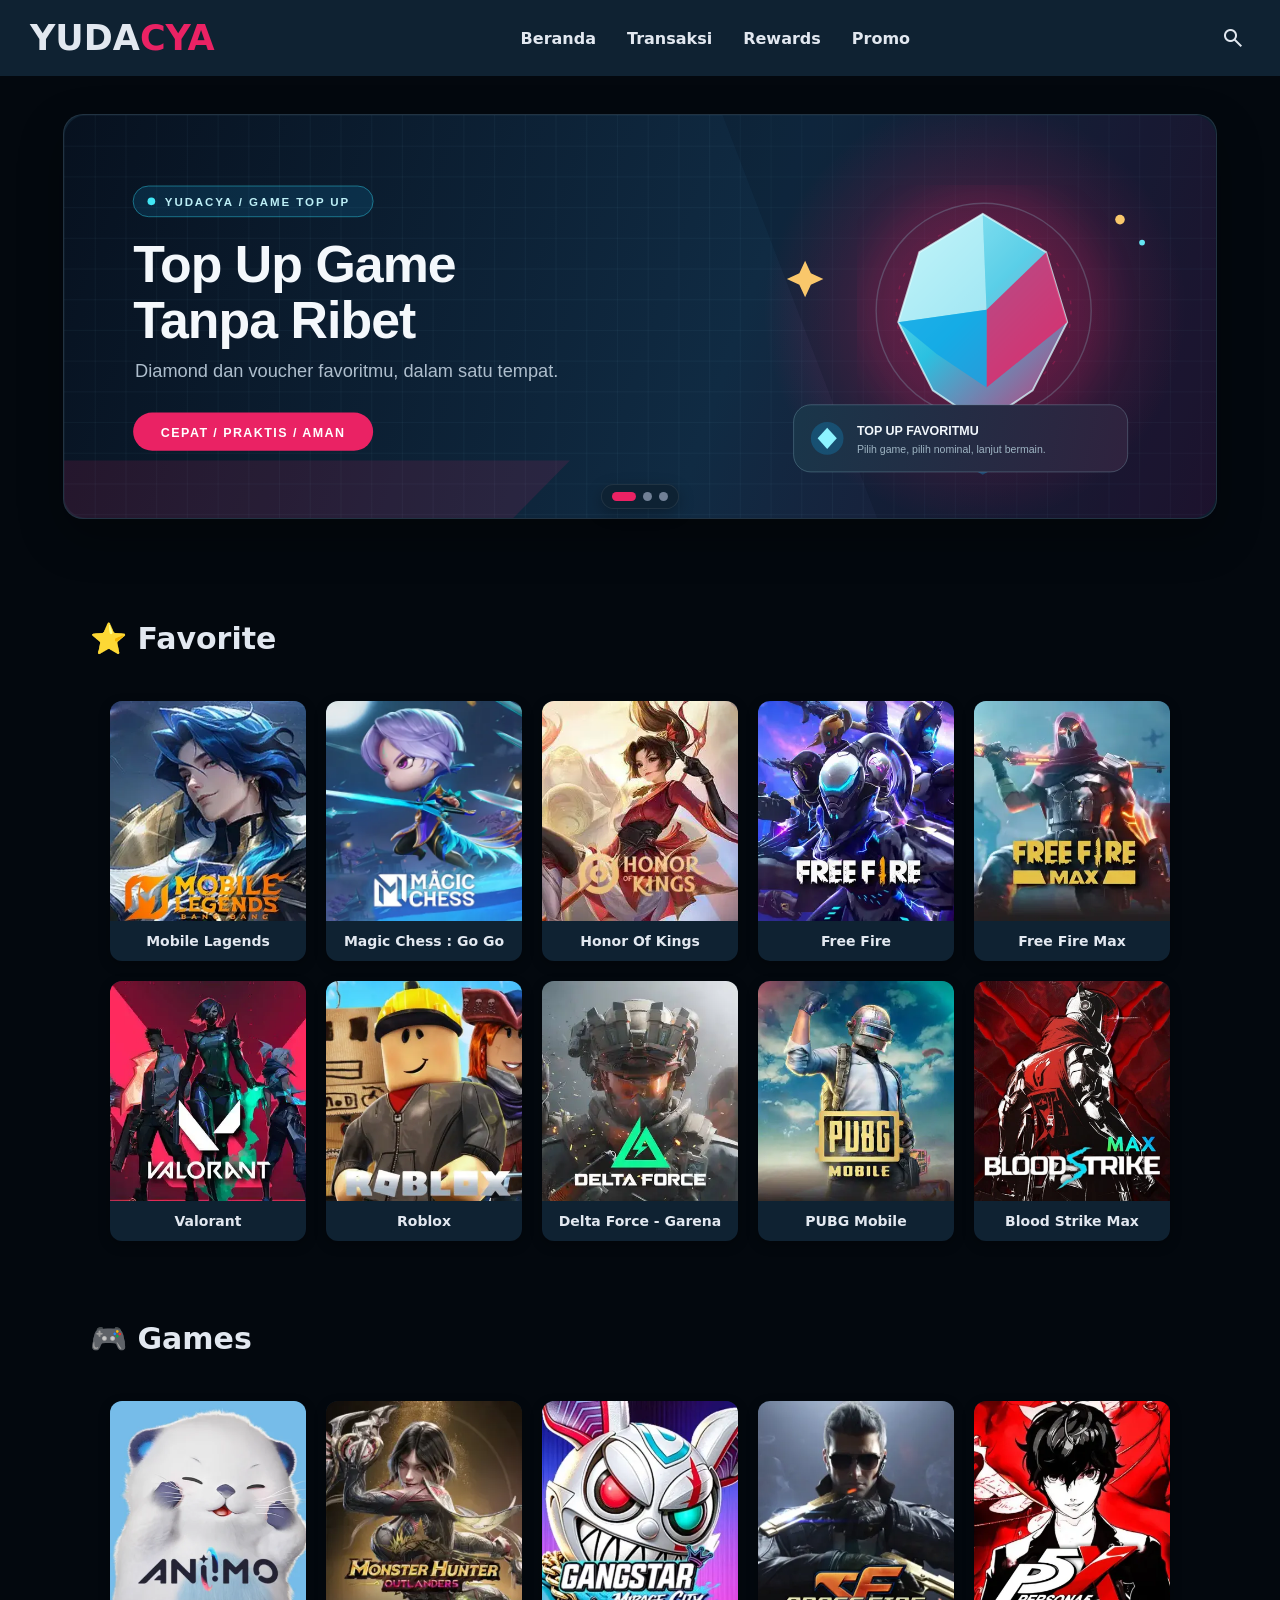
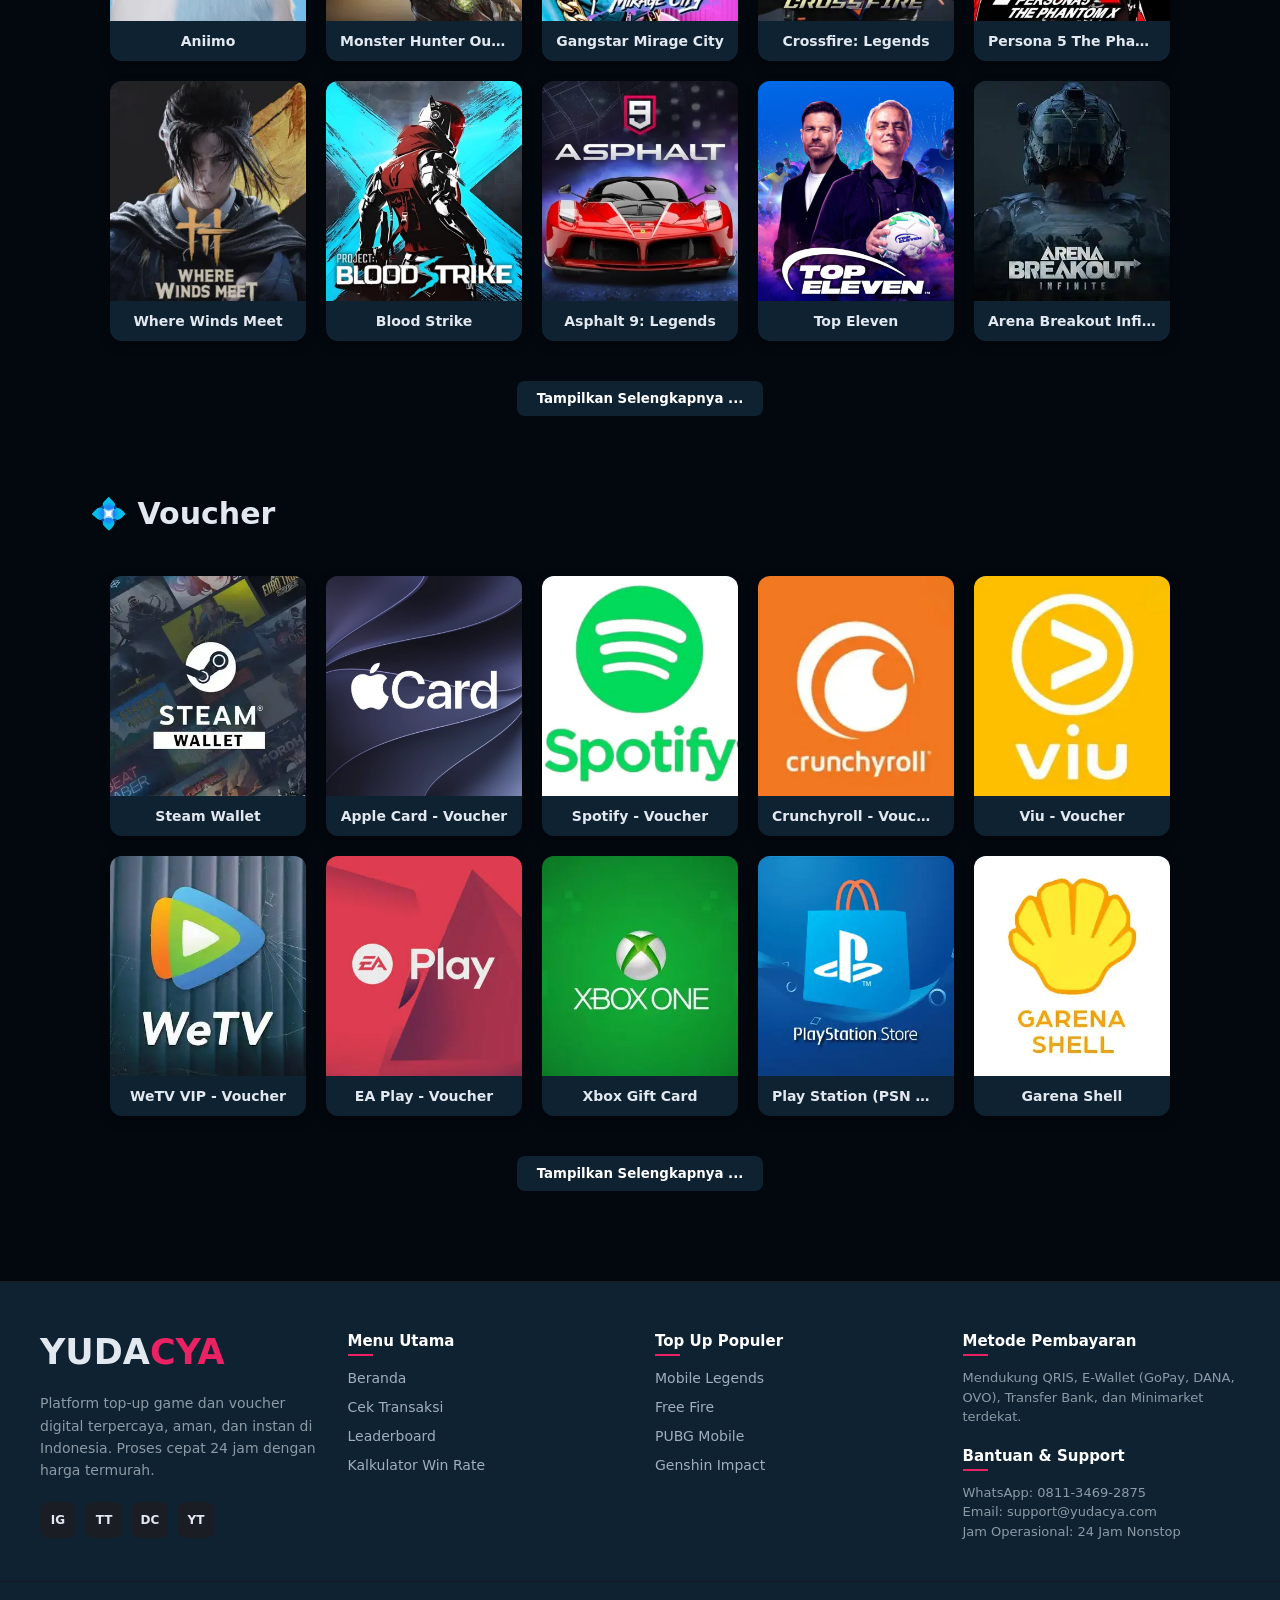
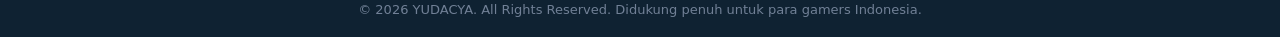
==== commit f311ce09: "bug fiks and update content" ====
--- a/index.html
+++ b/index.html
@@ -5,7 +5,7 @@
     <meta name="viewport" content="width=device-width, initial-scale=1.0">
     <link rel="stylesheet" href="https://fonts.googleapis.com/css2?family=Material+Symbols+Outlined:opsz,wght,FILL,GRAD@24,400,1,0&icon_names=star" />
     <link rel="stylesheet" href="https://fonts.googleapis.com/css2?family=Material+Symbols+Outlined:opsz,wght,FILL,GRAD@24,400,0,0&icon_names=search" />
-    <link rel="stylesheet" href="style.css" />
+    <link rel="stylesheet" href="main.css" />
     <title>YUDACYA - Toko Top Up</title>
 </head>
 <body>
@@ -24,15 +24,21 @@
         <span class="material-symbols-outlined search">search</span>
     </header>
 
-    <section class="banner">
+    <section class="banner" role="region" aria-roledescription="carousel" aria-label="Promo YUDACYA">
         <div class="banner-box">
-            <img src="/IMG/Banner/Banner.webp" alt="Banner Promo" class="banner-img">
-        </div>
-
-        <div class="progress-container">
-            <div class="progress-bar"><div class="progress-fill fill-1"></div></div>
-            <div class="progress-bar"><div class="progress-fill fill-2"></div></div>
-            <div class="progress-bar"><div class="progress-fill fill-3"></div></div>
+            <img src="IMG/Banner/banner-topup.svg" alt="Top up game tanpa ribet dengan YUDACYA" class="banner-img">
+        </div>
+
+        <div class="progress-container" role="group" aria-label="Pilih banner promo">
+            <button class="progress-bar" type="button" aria-label="Tampilkan banner 1" aria-pressed="true">
+                <span class="progress-fill" aria-hidden="true"></span>
+            </button>
+            <button class="progress-bar" type="button" aria-label="Tampilkan banner 2" aria-pressed="false">
+                <span class="progress-fill" aria-hidden="true"></span>
+            </button>
+            <button class="progress-bar" type="button" aria-label="Tampilkan banner 3" aria-pressed="false">
+                <span class="progress-fill" aria-hidden="true"></span>
+            </button>
         </div>
     </section>
 
@@ -42,7 +48,7 @@
 
         <div class="product-grid">
             <!-- Produk 1 -->
-            <div class="card">
+            <div class="card" data-link="Page/detailproduk.html?game=mobile-legends">
                 <div class="card-img">
                     <img src="IMG/Asset/mobilelegends.webp" alt="Mobile Lagends">
                 </div>
@@ -50,7 +56,7 @@
                     <h2 class="name-product">Mobile Lagends</h2>
                 </div>
             </div>
-            <div class="card">
+            <div class="card" data-link="Page/detailproduk.html?game=magic-chess-go-go">
                 <div class="card-img">
                     <img src="IMG/Asset/MCGG.webp" alt="Magic Chess : Go Go">
                 </div>
@@ -58,7 +64,7 @@
                     <h2 class="name-product">Magic Chess : Go Go</h2>
                 </div>
             </div>
-            <div class="card">
+            <div class="card" data-link="Page/detailproduk.html?game=honor-of-kings">
                 <div class="card-img">
                     <img src="IMG/Asset/HOK.webp" alt="Honor Of Kings">
                 </div>
@@ -66,7 +72,7 @@
                     <h2 class="name-product">Honor Of Kings</h2>
                 </div>
             </div>
-            <div class="card">
+            <div class="card" data-link="Page/detailproduk.html?game=free-fire">
                 <div class="card-img">
                     <img src="IMG/Asset/FreeFire.webp" alt="Free Fire">
                 </div>
@@ -74,7 +80,7 @@
                     <h2 class="name-product">Free Fire</h2>
                 </div>
             </div>
-            <div class="card">
+            <div class="card" data-link="Page/detailproduk.html?game=free-fire-max">
                 <div class="card-img">
                     <img src="IMG/Asset/FreeFireMax.webp" alt="Free Fire Max">
                 </div>
@@ -90,7 +96,7 @@
                     <h2 class="name-product">Valorant</h2>
                 </div>
             </div>
-            <div class="card">
+            <div class="card" data-link="Page/detailproduk.html?game=roblox">
                 <div class="card-img">
                     <img src="IMG/Asset/ROBLOX.webp" alt="Roblox">
                 </div>
@@ -98,7 +104,7 @@
                     <h2 class="name-product">Roblox</h2>
                 </div>
             </div>
-            <div class="card">
+            <div class="card" data-link="Page/detailproduk.html?game=delta-force-garena">
                 <div class="card-img">
                     <img src="IMG/Asset/Deltaforce.webp" alt="Garena Delta Force">
                 </div>
@@ -106,7 +112,7 @@
                     <h2 class="name-product">Delta Force - Garena</h2>
                 </div>
             </div>
-            <div class="card">
+            <div class="card" data-link="Page/detailproduk.html?game=pubg-mobile">
                 <div class="card-img">
                     <img src="IMG/Asset/PUBGM.webp" alt="PUBGM">
                 </div>
@@ -114,7 +120,7 @@
                     <h2 class="name-product">PUBG Mobile</h2>
                 </div>
             </div>
-            <div class="card">
+            <div class="card" data-link="Page/detailproduk.html?game=blood-strike-max">
                 <div class="card-img">
                     <img src="IMG/Asset/BSM.webp" alt="Blood Strike Max">
                 </div>
@@ -130,7 +136,7 @@
 
         <div class="product-grid">
             <!-- Produk 1 -->
-            <div class="card">
+            <div class="card" data-link="Page/detailproduk.html?game=aniimo">
                 <div class="card-img">
                     <img src="IMG/Asset/animo.webp" alt="Aniimo">
                 </div>
@@ -139,7 +145,7 @@
                 </div>
             </div>
 
-            <div class="card">
+            <div class="card" data-link="Page/detailproduk.html?game=monster-hunter-outlanders">
                 <div class="card-img">
                     <img src="IMG/Asset/monsterhunteroutland.webp" alt="Monster Hunter Outlanders">
                 </div>
@@ -148,7 +154,7 @@
                 </div>
             </div>
 
-            <div class="card">
+            <div class="card" data-link="Page/detailproduk.html?game=gangstar-mirage-city">
                 <div class="card-img">
                     <img src="IMG/Asset/gangstarmiragecity.webp" alt="Gangstar Mirage City">
                 </div>
@@ -389,6 +395,7 @@
     </footer>
     
 
-    <script src="JS/detailproduk.js"></script>
+    <script src="JS/banner.js" defer></script>
+    <script type="module" src="JS/detailproduk.js"></script>
 </body>
 </html>
--- a/main.css
+++ b/main.css
@@ -0,0 +1,501 @@
+:root {
+    /* 3f51b5 */
+    --bg-primary: #03080e;
+    --bg-surface: #0F2232;
+    --color-accent: #EA2264;
+    --text-main: #E2E8F0;
+    --text-muted: #718096;
+    --color-secondary: #0EA5E9;
+    --border-color: rgba(255, 255, 255, 0.08);
+    --color-success: #10B981;
+    --color-warning: #F59E0B;
+    --color-error: #EF4444;
+}
+
+* {
+    font-family: system-ui, -apple-system, BlinkMacSystemFont, 'Segoe UI', Roboto, Oxygen, Ubuntu, Cantarell, 'Open Sans', 'Helvetica Neue', sans-serif;
+    padding: 0;
+    margin: 0;
+}
+body {
+    background-color: var(--bg-primary);
+}
+/* Header Start */
+header {
+    background-color: var(--bg-surface);
+    padding: 18px 30px;
+    display: flex;
+    flex-wrap: wrap;
+    justify-content: space-between;
+    align-items: center;
+    text-align: center;
+}
+
+.main-name-store {
+    font-size: 35px;
+    font-weight: 800;
+    color: var(--text-main);
+}
+.main-name-store .sub-name-store {
+    color: var(--color-accent);
+}
+
+nav ul {
+    list-style: none;
+    display: flex;
+    gap: 25px;
+}
+nav ul li a {
+    position: relative;
+    color: var(--text-main);
+    text-decoration: none;
+    padding: 1px 3px;
+    font-weight: 600;
+}
+.link-animasi::after {
+    content: '';
+    position: absolute;
+    width: 0;
+    height: 3px;
+    bottom: -4px;
+    left: 50%;
+    background-color: var(--color-accent);
+    transition: all 0.2s ease;
+    transform: translateX(-50%);
+    transition: width 0.3s ease;
+}
+
+.link-animasi:hover::after {
+    width: 100%;
+}
+.search {
+    cursor: pointer;
+    color: var(--text-main);
+    border-radius: 100%;
+    padding: 5px;
+}
+.search:hover {
+    border: 1px;
+    border-radius: 100%;
+    background-color: var(--text-muted);
+    transition: 0.2s ease;
+}
+/* Header End */
+
+/* Banner Start */
+.banner {
+    position: relative;
+    padding: 38px 0 52px;
+    text-align: center;
+}
+.banner-box {
+    width: 90%;
+    max-width: 1200px;
+    margin: 0 auto;
+    overflow: hidden;
+    border: 1px solid var(--border-color);
+    border-radius: 20px;
+    background-color: var(--bg-surface);
+    box-shadow: 0 18px 45px rgba(0, 0, 0, 0.3);
+}
+.banner .banner-img {
+    display: block;
+    width: 100%;
+    height: auto;
+    aspect-ratio: 20 / 7;
+}
+
+.banner-img.is-changing {
+    opacity: 0;
+}
+.banner-img {
+    transition: opacity 180ms ease;
+}
+
+.progress-container {
+    position: absolute;
+    bottom: 62px;
+    left: 50%;
+    transform: translateX(-50%);
+    display: flex;
+    align-items: center;
+    gap: 7px;
+    padding: 7px 10px;
+    border: 1px solid var(--border-color);
+    border-radius: 20px;
+    background: rgba(15, 34, 50, 0.9);
+    box-shadow: 0 5px 16px rgba(0, 0, 0, 0.28);
+    backdrop-filter: blur(8px);
+    z-index: 10;
+}
+.progress-bar {
+    width: 9px;
+    height: 9px;
+    padding: 0;
+    border: 0;
+    border-radius: 999px;
+    background-color: var(--text-muted);
+    overflow: hidden;
+    cursor: pointer;
+    transition: width 180ms ease, background-color 180ms ease;
+}
+.progress-fill {
+    display: block;
+    width: 100%;
+    height: 100%;
+    border-radius: inherit;
+}
+.progress-bar[aria-pressed="true"] {
+    width: 24px;
+    background-color: var(--color-accent);
+}
+.progress-bar:focus-visible {
+    outline: 2px solid var(--text-main);
+    outline-offset: 3px;
+}
+/* Banner End */
+
+/* Main Start */
+main {
+    max-width: 1100px;
+    margin: 40px auto;
+    padding: 10px 20px;
+    /* background-color: #EA2264; */
+}
+
+.section-title {
+    margin-bottom: 25px;
+    display: flex;
+    align-items: center;
+    color: var(--text-main);
+    font-weight: bold;
+    font-size: 30px;
+}
+
+.product-grid {
+    display: grid;
+    grid-template-columns: repeat(auto-fill, minmax(180px, 1fr));
+    gap: 20px;
+    padding: 20px;
+}
+.card {
+    background-color: var(--bg-surface);
+    border-radius: 12px;
+    overflow: hidden;
+    box-shadow: 0 4px 12px rgba(0, 0, 0, 0.3);
+    transition: transform 0.2s ease, box-shadow 0.2s ease;
+    cursor: pointer;
+}
+.card:hover {
+    transform: translateY(-4px) rotate(2deg);
+    box-shadow: 0 6px 16px rgba(0, 0, 0, 0.5);
+}
+.card-img {
+    width: 100%;
+    height: 220px;
+    overflow: hidden;
+    background-color: #0b0d12;
+}
+.card-img img {
+    width: 100%;
+    height: 100%;
+    object-fit: cover;
+    object-position: center;
+    display: block;
+    transition: transform 0.3s ease;
+}
+.card-content {
+    padding: 12px 14px;
+}
+.name-product {
+    text-align: center;
+    font-size: 14px;
+    font-weight: 600;
+    color: var(--text-main);
+    margin: 0;
+    white-space: nowrap;
+    overflow: hidden;          
+    text-overflow: ellipsis;
+}
+.button-wrapper {
+    display: flex;
+    justify-content: center;
+    align-items: center;
+    margin: 20px 0;
+}
+
+.btn-selengkapnya {
+    padding: 10px 20px;
+    background-color: var(--bg-surface);
+    color: white;
+    border: none;
+    border-radius: 8px;
+    cursor: pointer;
+    font-weight: bold;
+}
+.btn-selengkapnya:hover {
+    transform: scale(1.07);
+}
+/* Main End */
+
+/* Footer Start */
+
+.site-footer {
+    background-color: var(--bg-surface);
+    color: var(--text-main);
+    font-family: sans-serif;
+    border-top: 1px solid #1a1d24;
+    padding-top: 50px;
+    margin-top: 60px;
+}
+
+.footer-container {
+    max-width: 1200px;
+    margin: 0 auto;
+    display: grid;
+    grid-template-columns: repeat(auto-fit, minmax(240px, 1fr));
+    gap: 30px;
+    padding: 0 20px 40px 20px;
+}
+
+.footer-namestore {
+    margin-bottom: 20px;
+}
+
+.footer-namestore .main-name-store,
+.footer-namestore .sub-name-store {
+    line-height: 1;
+    margin: 0;
+}
+
+.footer-namestore .main-name-store {
+    color: var(--text-main);
+    font-weight: 800;
+}
+
+.footer-namestore .sub-name-store {
+    color: var(--color-accent);
+    font-weight: 800;
+}   
+
+.footer-desc {
+    font-size: 14px;
+    line-height: 1.6;
+    margin-bottom: 20px;
+    color: #8c9ba5;
+}
+
+
+.footer-title {
+    color: #ffffff;
+    font-size: 15px;
+    font-weight: 600;
+    margin-bottom: 18px;
+    position: relative;
+}
+
+.footer-title::after {
+    content: '';
+    position: absolute;
+    left: 0;
+    bottom: -6px;
+    width: 25px;
+    height: 2px;
+    background-color: var(--color-accent);
+}
+
+
+.footer-links {
+    list-style: none;
+    padding: 0;
+    margin: 0;
+}
+
+.footer-links li {
+    margin-bottom: 10px;
+}
+
+.footer-links a {
+    color: #a0aec0;
+    text-decoration: none;
+    font-size: 14px;
+    transition: color 0.2s ease, padding-left 0.2s ease;
+}
+
+.footer-links a:hover {
+    color: var(--color-accent);
+    padding-left: 5px;
+}
+
+.footer-text {
+    font-size: 13px;
+    line-height: 1.5;
+    color: #8c9ba5;
+}
+
+.mt-20 {
+    margin-top: 20px;
+}
+
+.social-links {
+    display: flex;
+    gap: 10px;
+}
+
+.social-links a {
+    display: flex;
+    align-items: center;
+    justify-content: center;
+    width: 36px;
+    height: 36px;
+    background-color: #1a1d24;
+    color: var(--text-main);
+    border-radius: 8px;
+    text-decoration: none;
+    font-size: 12px;
+    font-weight: bold;
+    transition: background-color 0.2s, transform 0.2s;
+}
+
+.social-links a:hover {
+    background-color: var(--color-accent);
+    color: var(--bg-primary);
+    transform: translateY(-3px);
+}
+
+.footer-bottom {
+    background-color: var(--bg-surface);
+    padding: 20px 0;
+    text-align: center;
+    border-top: 1px solid #161922;
+    font-size: 13px;
+    color: var(--text-muted);
+}
+/* Footer End */
+
+/* Responsif Desain Start */
+
+/* 1. Tablet & Layar Menengah (Maksimal 992px) */
+@media screen and (max-width: 992px) {
+    header {
+        padding: 15px 20px;
+    }
+    
+    nav ul {
+        gap: 15px;
+    }
+
+    .banner {
+        padding: 30px 0 44px;
+    }
+
+    main {
+        max-width: 100%;
+        margin: 20px auto;
+        padding: 10px 15px;
+    }
+
+    .section-title {
+        font-size: 25px;
+        margin-bottom: 18px;
+    }
+
+    .product-grid {
+        grid-template-columns: repeat(4, 1fr);
+        gap: 12px;
+        padding: 10px;
+    }
+
+}
+
+/* 2. Handphone / Smartphone (Maksimal 768px) */
+@media screen and (max-width: 768px) {
+
+    header {
+        flex-direction: column;
+        gap: 15px;
+        padding: 15px;
+        text-align: center;
+    }
+
+    nav ul {
+        flex-wrap: wrap;
+        justify-content: center;
+        gap: 12px;
+    }
+
+    nav ul li a {
+        font-size: 14px;
+    }
+
+    .search {
+        display: none;
+    }
+
+
+    .banner {
+        padding: 20px 10px 34px;
+    }
+
+    .banner-box {
+        width: 100%;
+        border-radius: 12px;
+    }
+
+    .progress-container {
+        bottom: 41px;
+        padding: 6px 9px;
+    }
+
+    .product-grid {
+        grid-template-columns: repeat(4, 1fr);
+        gap: 12px;
+        padding: 10px 0;
+    }
+
+    .card-img {
+        height: 160px;
+    }
+
+    .name-product {
+        font-size: 12px;
+    }
+
+    .footer-container {
+        grid-template-columns: 1fr;
+        gap: 25px;
+        padding: 0 15px 30px 15px;
+    }
+
+    .site-footer {
+        padding-top: 35px;
+    }
+}
+
+@media screen and (max-width: 480px) {
+    .namestore .main-name-store {
+        font-size: 22px;
+    }
+
+    .namestore .sub-name-store {
+        font-size: 20px;
+    }
+
+    .product-grid {
+    grid-template-columns: repeat(2, 1fr); 
+    gap: 20px;
+    padding: 20px;
+    }
+
+    .card-img {
+        height: 140px;
+    }
+}
+
+@media (prefers-reduced-motion: reduce) {
+    .banner-img,
+    .progress-bar {
+        transition: none;
+    }
+}
+/* Responsif Desain End */
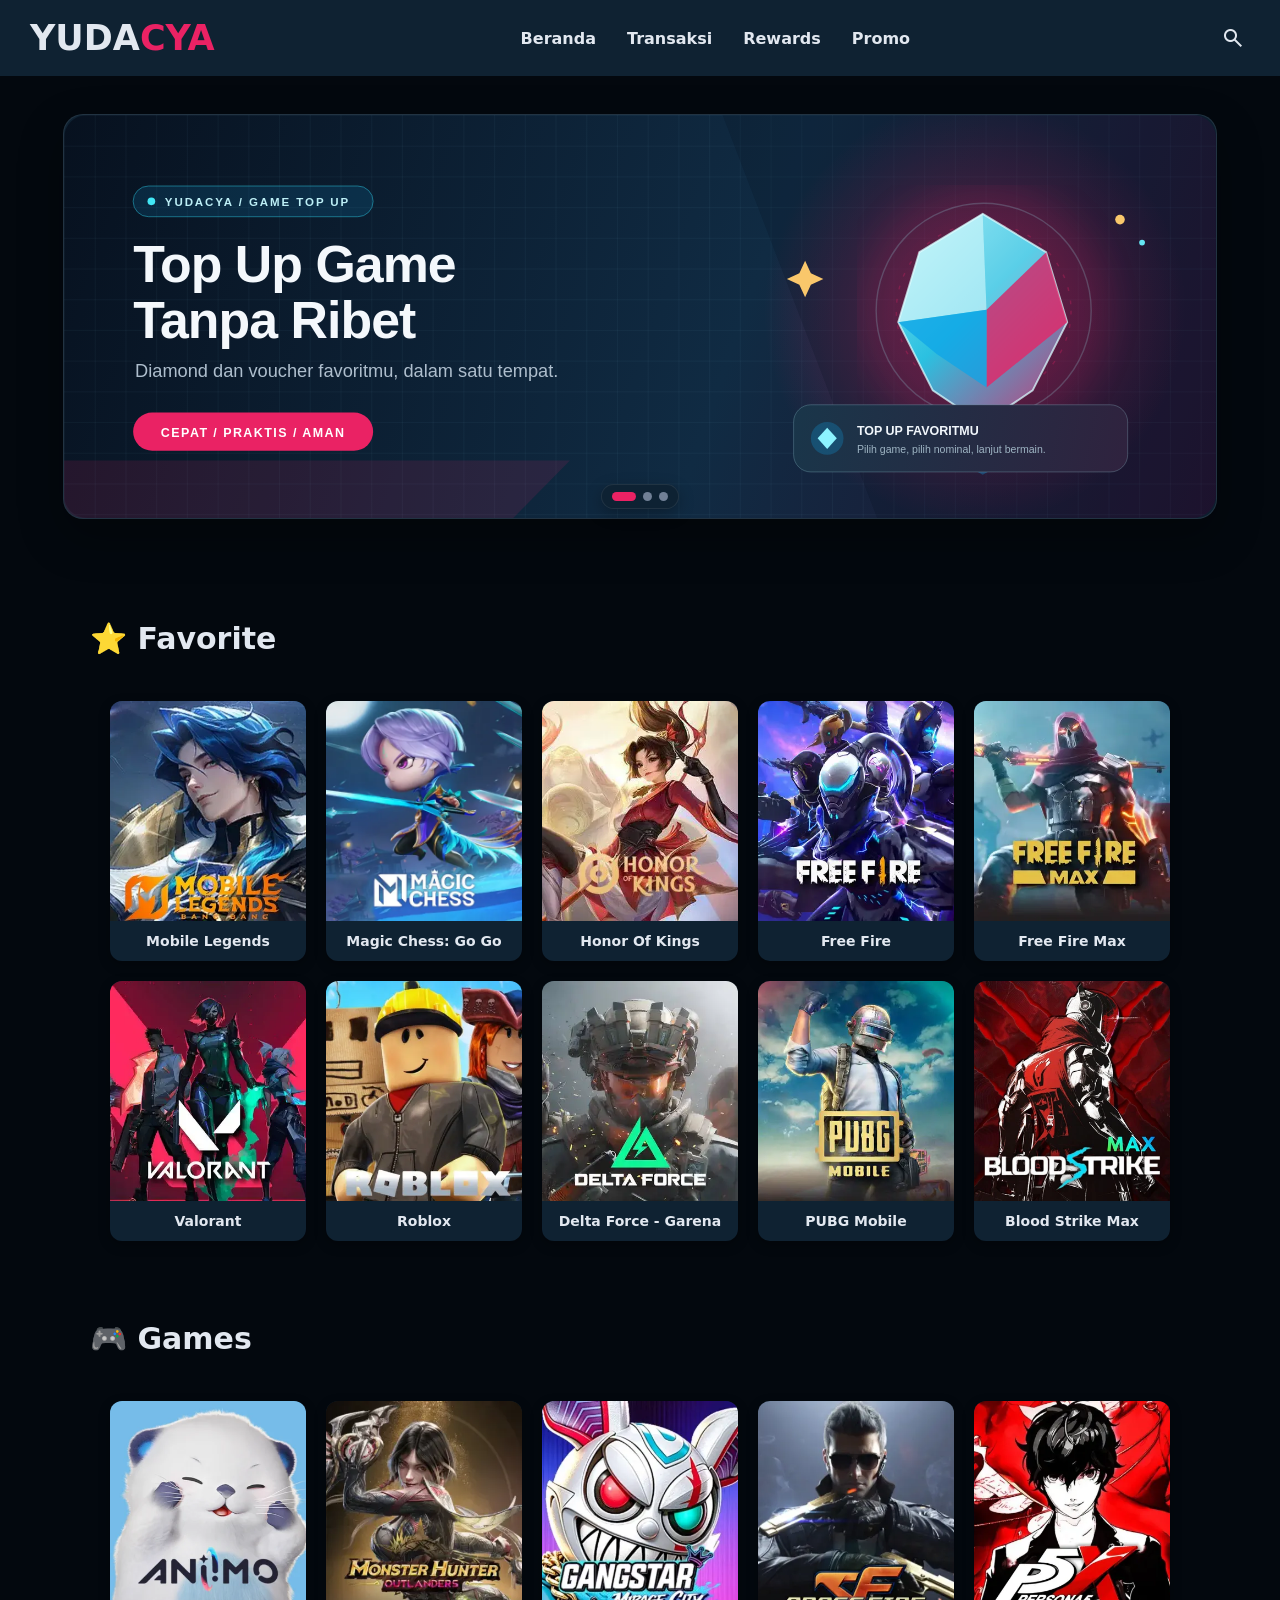
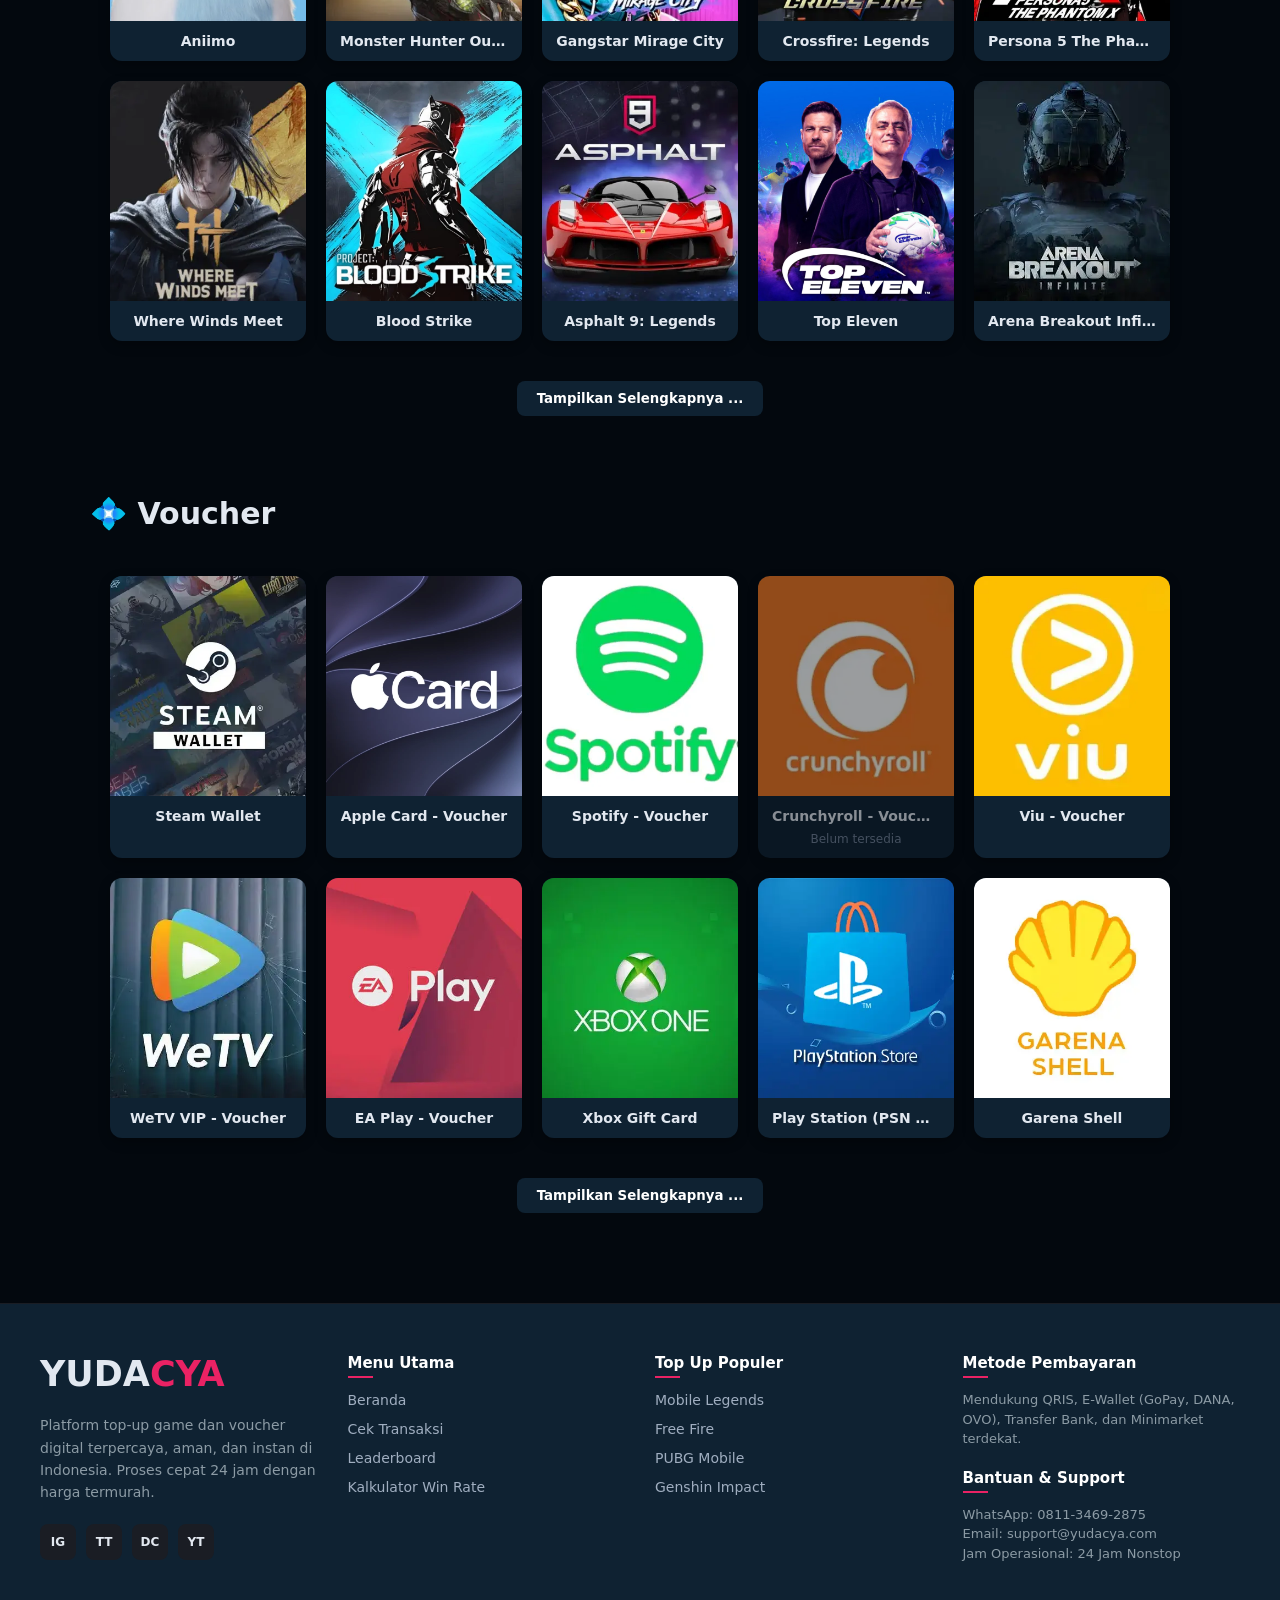
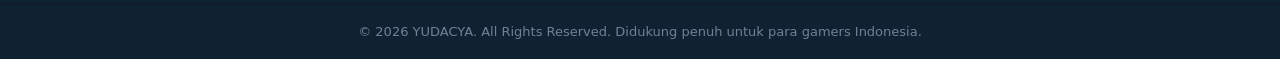
==== commit 988bd3ac: "Bug fiks, update fitur" ====
--- a/index.html
+++ b/index.html
@@ -50,18 +50,18 @@
             <!-- Produk 1 -->
             <div class="card" data-link="Page/detailproduk.html?game=mobile-legends">
                 <div class="card-img">
-                    <img src="IMG/Asset/mobilelegends.webp" alt="Mobile Lagends">
-                </div>
-                <div class="card-content">
-                    <h2 class="name-product">Mobile Lagends</h2>
+                    <img src="IMG/Asset/mobilelegends.webp" alt="Mobile Legends">
+                </div>
+                <div class="card-content">
+                    <h2 class="name-product">Mobile Legends</h2>
                 </div>
             </div>
             <div class="card" data-link="Page/detailproduk.html?game=magic-chess-go-go">
                 <div class="card-img">
-                    <img src="IMG/Asset/MCGG.webp" alt="Magic Chess : Go Go">
-                </div>
-                <div class="card-content">
-                    <h2 class="name-product">Magic Chess : Go Go</h2>
+                    <img src="IMG/Asset/MCGG.webp" alt="Magic Chess: Go Go">
+                </div>
+                <div class="card-content">
+                    <h2 class="name-product">Magic Chess: Go Go</h2>
                 </div>
             </div>
             <div class="card" data-link="Page/detailproduk.html?game=honor-of-kings">
@@ -163,44 +163,44 @@
                 </div>
             </div>
 
+            <div class="card" data-link="Page/detailproduk.html?game=crossfire-legends">
+                <div class="card-img">
+                    <img src="IMG/Asset/CrossFireLagend.webp" alt="Crossfire: Legends">
+                </div>
+                <div class="card-content">
+                    <h2 class="name-product">Crossfire: Legends</h2>
+                </div>
+            </div>
+
+            <div class="card" data-link="Page/detailproduk.html?game=persona-5-the-phantom-x">
+                <div class="card-img">
+                    <img src="IMG/Asset/p5X.webp" alt="Persona 5 The Phantom X">
+                </div>
+                <div class="card-content">
+                    <h2 class="name-product">Persona 5 The Phantom X</h2>
+                </div>
+            </div>
+
+            <div class="card" data-link="Page/detailproduk.html?game=where-winds-meet">
+                <div class="card-img">
+                    <img src="IMG/Asset/WhereWindsMeet.webp" alt="Where Winds Meet">
+                </div>
+                <div class="card-content">
+                    <h2 class="name-product">Where Winds Meet</h2>
+                </div>
+            </div>
+
+            <div class="card" data-link="Page/detailproduk.html?game=blood-strike">
+                <div class="card-img">
+                    <img src="IMG/Asset/BloodStrike.webp" alt="Blood Strike">
+                </div>
+                <div class="card-content">
+                    <h2 class="name-product">Blood Strike</h2>
+                </div>
+            </div>
+
             <div class="card">
                 <div class="card-img">
-                    <img src="IMG/Asset/CrossFireLagend.webp" alt="Crossfire: Legends">
-                </div>
-                <div class="card-content">
-                    <h2 class="name-product">Crossfire: Legends</h2>
-                </div>
-            </div>
-
-            <div class="card">
-                <div class="card-img">
-                    <img src="IMG/Asset/p5X.webp" alt="Persona 5 The Phantom X">
-                </div>
-                <div class="card-content">
-                    <h2 class="name-product">Persona 5 The Phantom X</h2>
-                </div>
-            </div>
-
-            <div class="card">
-                <div class="card-img">
-                    <img src="IMG/Asset/WhereWindsMeet.webp" alt="Where Winds Meet">
-                </div>
-                <div class="card-content">
-                    <h2 class="name-product">Where Winds Meet</h2>
-                </div>
-            </div>
-
-            <div class="card">
-                <div class="card-img">
-                    <img src="IMG/Asset/BloodStrike.webp" alt="Blood Strike">
-                </div>
-                <div class="card-content">
-                    <h2 class="name-product">Blood Strike</h2>
-                </div>
-            </div>
-
-            <div class="card">
-                <div class="card-img">
                     <img src="IMG/Asset/asphalt9.webp" alt="Asphalt 9: Legends">
                 </div>
                 <div class="card-content">
@@ -208,7 +208,7 @@
                 </div>
             </div>
 
-            <div class="card">
+            <div class="card" data-link="Page/detailproduk.html?game=top-eleven">
                 <div class="card-img">
                     <img src="IMG/Asset/TopEleven.png" alt="Top Eleven">
                 </div>
@@ -217,7 +217,7 @@
                 </div>
             </div>
 
-            <div class="card">
+            <div class="card" data-link="Page/detailproduk.html?game=arena-breakout-infinite">
                 <div class="card-img">
                     <img src="IMG/Asset/Arenabreakoutinfinite.webp" alt="Arena Breakout">
                 </div>
@@ -236,7 +236,7 @@
 
         <div class="product-grid">
             <!-- Produk 1 -->
-            <div class="card">
+            <div class="card" data-link="Page/detailproduk.html?game=steam-wallet">
                 <div class="card-img">
                     <img src="IMG/Asset/SteamWallet.webp" alt="Steam Wallet">
                 </div>
@@ -245,7 +245,7 @@
                 </div>
             </div>
 
-            <div class="card">
+            <div class="card" data-link="Page/detailproduk.html?game=apple-gift-card">
                 <div class="card-img">
                     <img src="IMG/Asset/applecard.webp" alt="Apple Card - Voucher">
                 </div>
@@ -254,7 +254,7 @@
                 </div>
             </div>
 
-            <div class="card">
+            <div class="card" data-link="Page/detailproduk.html?game=spotify-premium">
                 <div class="card-img">
                     <img src="IMG/Asset/spotify.webp" alt="Spotify - Voucher">
                 </div>
@@ -263,16 +263,17 @@
                 </div>
             </div>
 
-            <div class="card">
+            <div class="card product-unavailable">
                 <div class="card-img">
                     <img src="IMG/Asset/Crunchroll.webp" alt="Crunchyroll - Voucher">
                 </div>
                 <div class="card-content">
                     <h2 class="name-product">Crunchyroll - Voucher</h2>
-                </div>
-            </div>
-
-            <div class="card">
+                    <p class="product-status">Belum tersedia</p>
+                </div>
+            </div>
+
+            <div class="card" data-link="Page/detailproduk.html?game=viu-premium">
                 <div class="card-img">
                     <img src="IMG/Asset/viu.webp" alt="Viu - Voucher">
                 </div>
@@ -281,7 +282,7 @@
                 </div>
             </div>
 
-            <div class="card">
+            <div class="card" data-link="Page/detailproduk.html?game=wetv-vip">
                 <div class="card-img">
                     <img src="IMG/Asset/Wetv.webp" alt="WeTV VIP - Voucher">
                 </div>
@@ -290,7 +291,7 @@
                 </div>
             </div>
 
-            <div class="card">
+            <div class="card" data-link="Page/detailproduk.html?game=ea-play">
                 <div class="card-img">
                     <img src="IMG/Asset/EAplay.webp" alt="EA Play - Voucher">
                 </div>
@@ -299,7 +300,7 @@
                 </div>
             </div>
 
-            <div class="card">
+            <div class="card" data-link="Page/detailproduk.html?game=xbox-gift-card">
                 <div class="card-img">
                     <img src="IMG/Asset/Xboxgiftcard.webp" alt="Xbox Gift Card">
                 </div>
@@ -308,7 +309,7 @@
                 </div>
             </div>
 
-            <div class="card">
+            <div class="card" data-link="Page/detailproduk.html?game=playstation-gift-card">
                 <div class="card-img">
                     <img src="IMG/Asset/psngiftcard.webp" alt="Play Station (PSN Gift Card)">
                 </div>
@@ -317,7 +318,7 @@
                 </div>
             </div>
 
-            <div class="card">
+            <div class="card" data-link="Page/detailproduk.html?game=garena-shell">
                 <div class="card-img">
                     <img src="IMG/Asset/garenashell.webp" alt="Garena Shell">
                 </div>
--- a/main.css
+++ b/main.css
@@ -190,6 +190,13 @@
     transform: translateY(-4px) rotate(2deg);
     box-shadow: 0 6px 16px rgba(0, 0, 0, 0.5);
 }
+.card.product-unavailable {
+    cursor: not-allowed;
+    opacity: 0.60;
+}
+.card.product-unavailable:hover {
+    transform: none;
+}
 .card-img {
     width: 100%;
     height: 220px;
@@ -267,6 +274,12 @@
     line-height: 1;
     margin: 0;
 }
+.product-status {
+    margin: 8px 0 0;
+    color: var(--text-muted);
+    font-size: 12px;
+    text-align: center;
+}
 
 .footer-namestore .main-name-store {
     color: var(--text-main);
